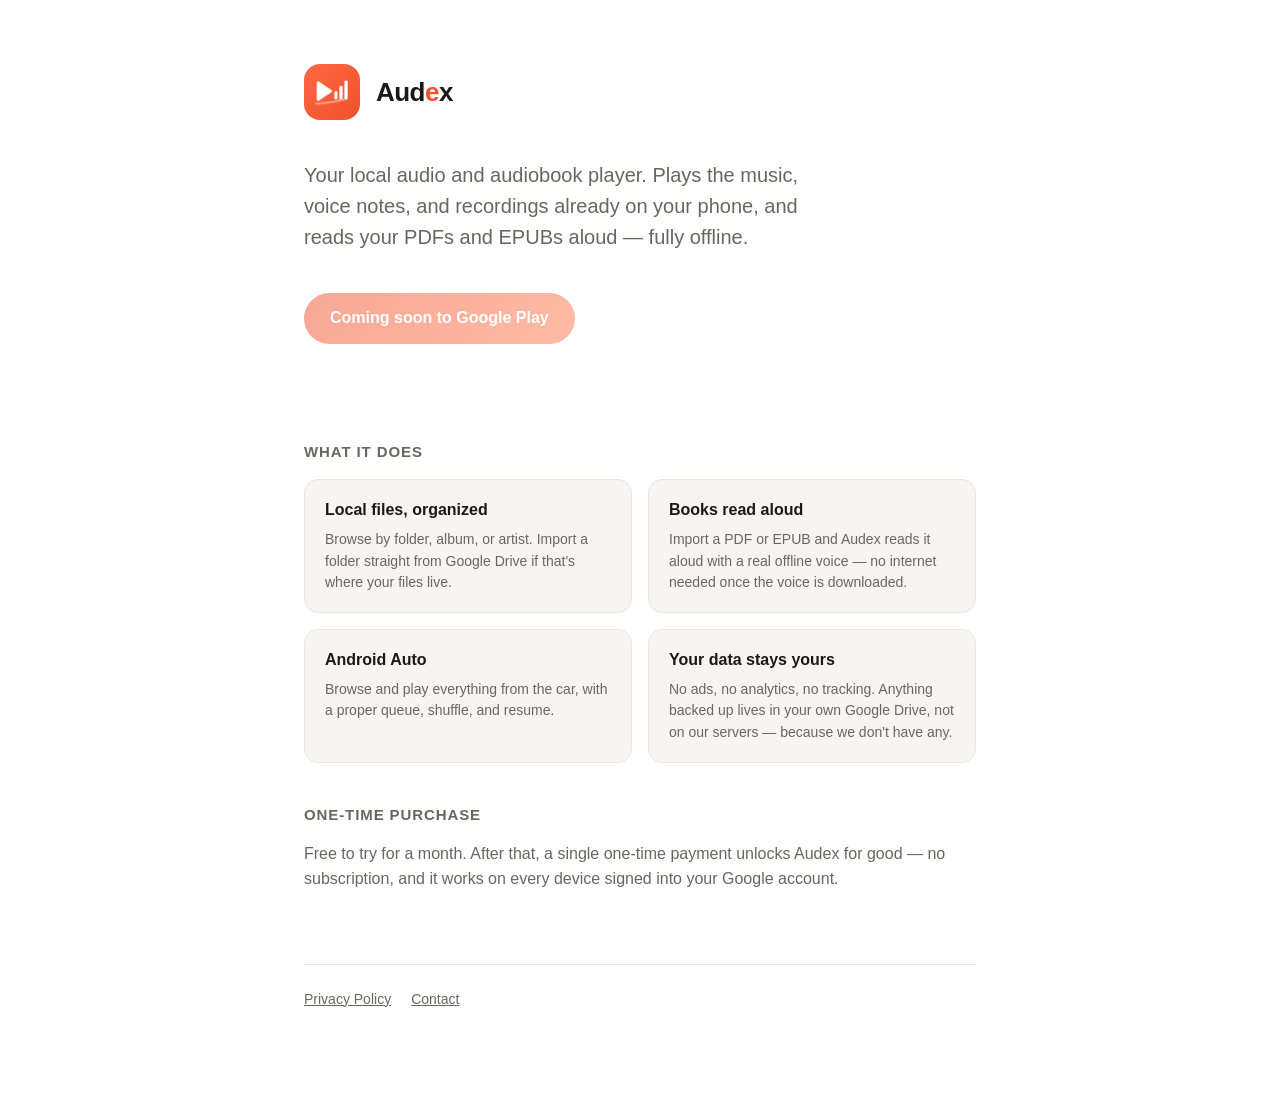
==== index.html @ a2f500da "Add Audex homepage and privacy policy" ====
<!doctype html>
<html lang="en">
<head>
<meta charset="utf-8">
<meta name="viewport" content="width=device-width, initial-scale=1">
<title>Audex — Your offline audio &amp; audiobook player</title>
<meta name="description" content="Audex plays your local audio files and reads your PDFs/EPUBs aloud, fully offline. No ads, no tracking, no subscription.">
<link rel="icon" type="image/png" href="icon.png">
<style>
  :root {
    --coral: #F2502C;
    --coral-bright: #FF7A4D;
    --bg: #ffffff;
    --surface: #F7F5F3;
    --text: #1B1815;
    --text-muted: #6B655F;
    --border: #EAE6E1;
  }
  @media (prefers-color-scheme: dark) {
    :root {
      --coral: #FF5A36;
      --bg: #14120F;
      --surface: #1E1B17;
      --text: #F5F2EE;
      --text-muted: #A8A199;
      --border: #2B2822;
    }
  }
  * { box-sizing: border-box; }
  body {
    margin: 0;
    font-family: -apple-system, BlinkMacSystemFont, "Segoe UI", Roboto, Helvetica, Arial, sans-serif;
    background: var(--bg);
    color: var(--text);
    line-height: 1.55;
  }
  .wrap { max-width: 720px; margin: 0 auto; padding: 64px 24px 96px; }
  header { display: flex; align-items: center; gap: 16px; margin-bottom: 40px; }
  header img { width: 56px; height: 56px; border-radius: 16px; }
  header .word { font-size: 26px; font-weight: 700; letter-spacing: -0.02em; }
  header .word .x { color: var(--coral); }
  .tagline { font-size: 20px; color: var(--text-muted); margin: 0 0 40px; max-width: 46ch; }
  .cta {
    display: inline-block;
    background: linear-gradient(135deg, var(--coral), var(--coral-bright));
    color: #fff;
    text-decoration: none;
    font-weight: 600;
    padding: 13px 26px;
    border-radius: 999px;
    margin-bottom: 56px;
  }
  .cta.disabled { opacity: 0.5; pointer-events: none; }
  h2 { font-size: 15px; text-transform: uppercase; letter-spacing: 0.06em; color: var(--text-muted); margin: 40px 0 16px; }
  .grid { display: grid; grid-template-columns: 1fr 1fr; gap: 16px; }
  @media (max-width: 480px) { .grid { grid-template-columns: 1fr; } }
  .card {
    background: var(--surface);
    border: 1px solid var(--border);
    border-radius: 14px;
    padding: 18px 20px;
  }
  .card h3 { margin: 0 0 6px; font-size: 16px; }
  .card p { margin: 0; color: var(--text-muted); font-size: 14px; }
  footer {
    margin-top: 72px;
    padding-top: 24px;
    border-top: 1px solid var(--border);
    font-size: 14px;
    color: var(--text-muted);
    display: flex;
    gap: 20px;
    flex-wrap: wrap;
  }
  footer a { color: var(--text-muted); }
</style>
</head>
<body>
  <div class="wrap">
    <header>
      <img src="icon.png" alt="Audex icon">
      <div class="word">Aud<span class="x">e</span>x</div>
    </header>

    <p class="tagline">Your local audio and audiobook player. Plays the music, voice notes, and recordings already on your phone, and reads your PDFs and EPUBs aloud — fully offline.</p>

    <a class="cta disabled" href="#">Coming soon to Google Play</a>

    <h2>What it does</h2>
    <div class="grid">
      <div class="card">
        <h3>Local files, organized</h3>
        <p>Browse by folder, album, or artist. Import a folder straight from Google Drive if that's where your files live.</p>
      </div>
      <div class="card">
        <h3>Books read aloud</h3>
        <p>Import a PDF or EPUB and Audex reads it aloud with a real offline voice — no internet needed once the voice is downloaded.</p>
      </div>
      <div class="card">
        <h3>Android Auto</h3>
        <p>Browse and play everything from the car, with a proper queue, shuffle, and resume.</p>
      </div>
      <div class="card">
        <h3>Your data stays yours</h3>
        <p>No ads, no analytics, no tracking. Anything backed up lives in your own Google Drive, not on our servers — because we don't have any.</p>
      </div>
    </div>

    <h2>One-time purchase</h2>
    <p style="color:var(--text-muted)">Free to try for a month. After that, a single one-time payment unlocks Audex for good — no subscription, and it works on every device signed into your Google account.</p>

    <footer>
      <a href="privacy.html">Privacy Policy</a>
      <a href="mailto:mazen.m.khaliel@gmail.com">Contact</a>
    </footer>
  </div>
</body>
</html>
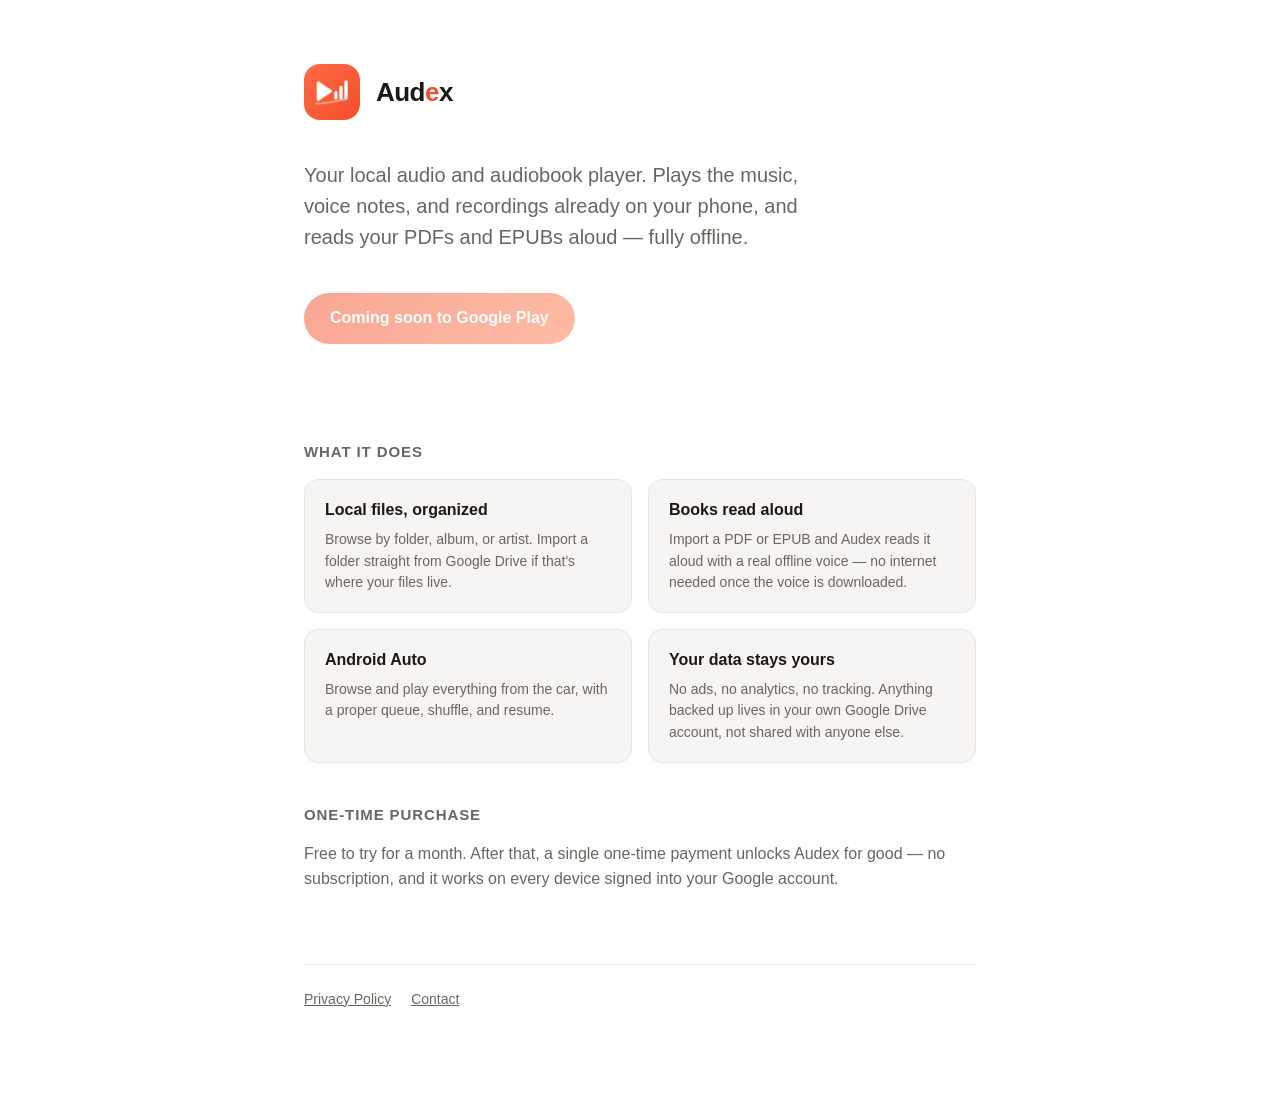
==== commit 34ee7d5e: "Drop the 'no backend server' claim - may add one later" ====
--- a/index.html
+++ b/index.html
@@ -102,7 +102,7 @@
       </div>
       <div class="card">
         <h3>Your data stays yours</h3>
-        <p>No ads, no analytics, no tracking. Anything backed up lives in your own Google Drive, not on our servers — because we don't have any.</p>
+        <p>No ads, no analytics, no tracking. Anything backed up lives in your own Google Drive account, not shared with anyone else.</p>
       </div>
     </div>
 
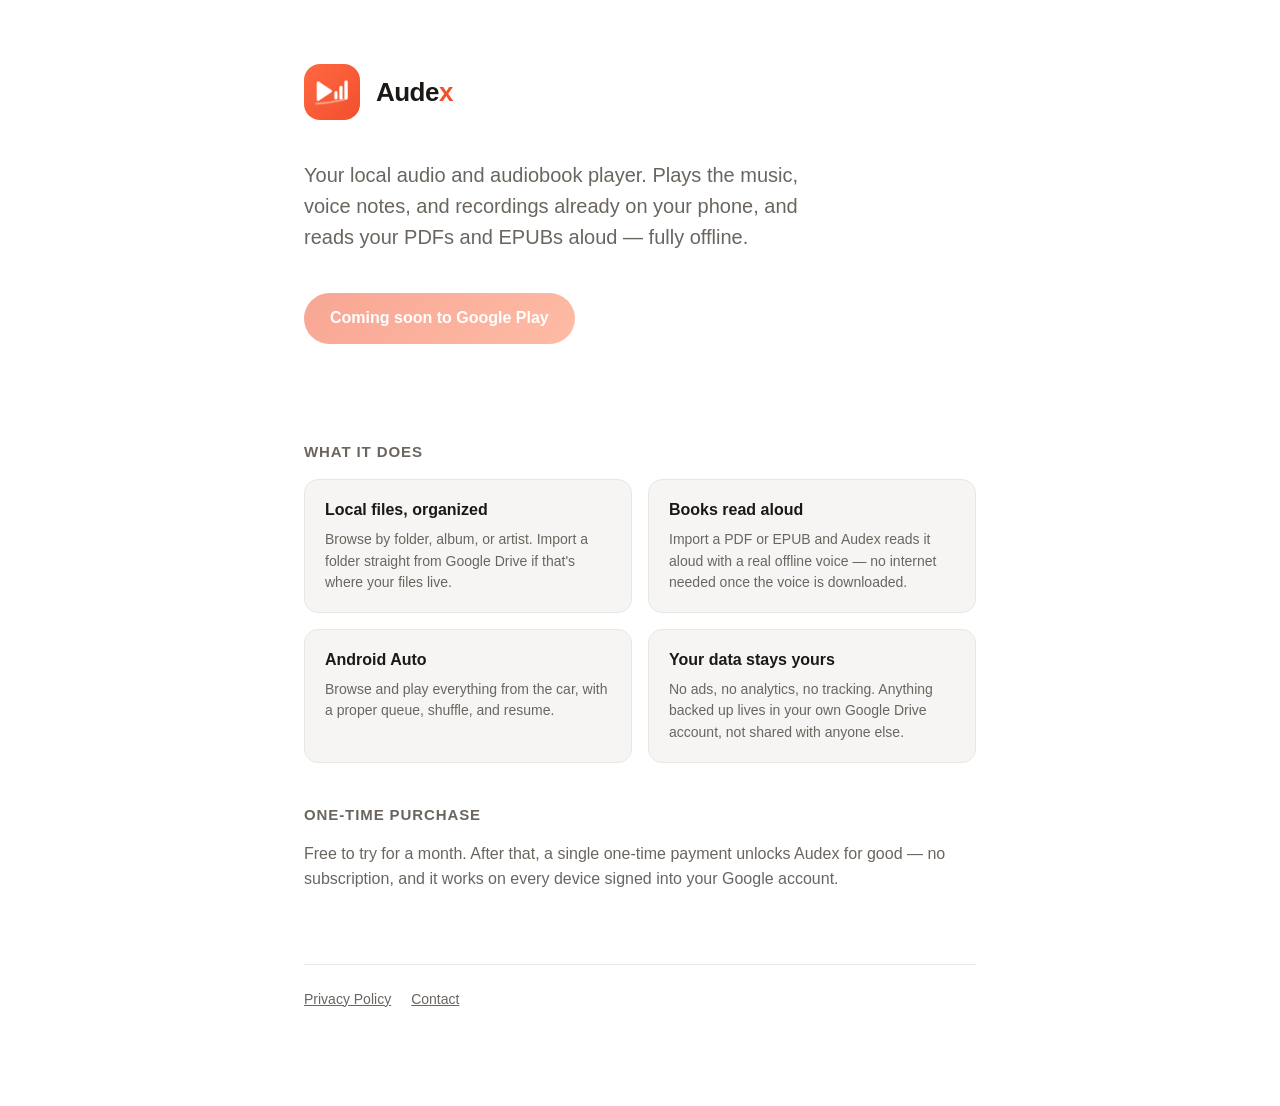
==== commit ae822282: "Fix wordmark: coral color belongs on the x, not the e" ====
--- a/index.html
+++ b/index.html
@@ -79,7 +79,7 @@
   <div class="wrap">
     <header>
       <img src="icon.png" alt="Audex icon">
-      <div class="word">Aud<span class="x">e</span>x</div>
+      <div class="word">Aude<span class="x">x</span></div>
     </header>
 
     <p class="tagline">Your local audio and audiobook player. Plays the music, voice notes, and recordings already on your phone, and reads your PDFs and EPUBs aloud — fully offline.</p>
@@ -111,7 +111,7 @@
 
     <footer>
       <a href="privacy.html">Privacy Policy</a>
-      <a href="mailto:mazen.m.khaliel@gmail.com">Contact</a>
+      <a href="mailto:audex.support@gmail.com">Contact</a>
     </footer>
   </div>
 </body>
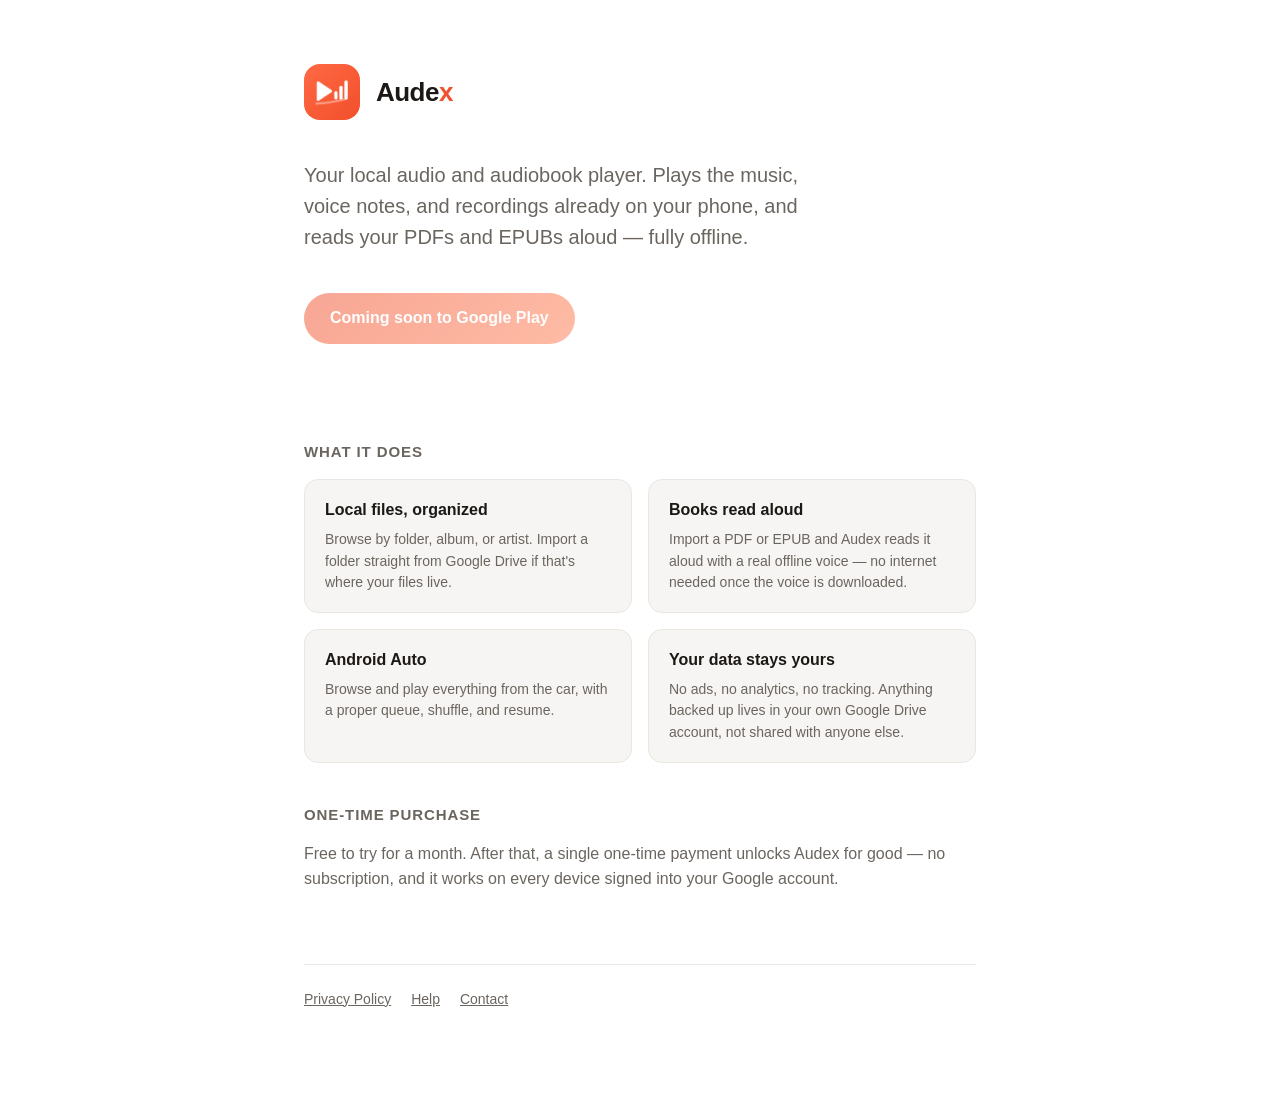
==== commit 0b0b13b4: "Add Help page with a Google Cloud TTS API key setup guide Step-by-step walkthrough for generating a " ====
--- a/index.html
+++ b/index.html
@@ -111,6 +111,7 @@
 
     <footer>
       <a href="privacy.html">Privacy Policy</a>
+      <a href="help.html">Help</a>
       <a href="mailto:audex.support@gmail.com">Contact</a>
     </footer>
   </div>
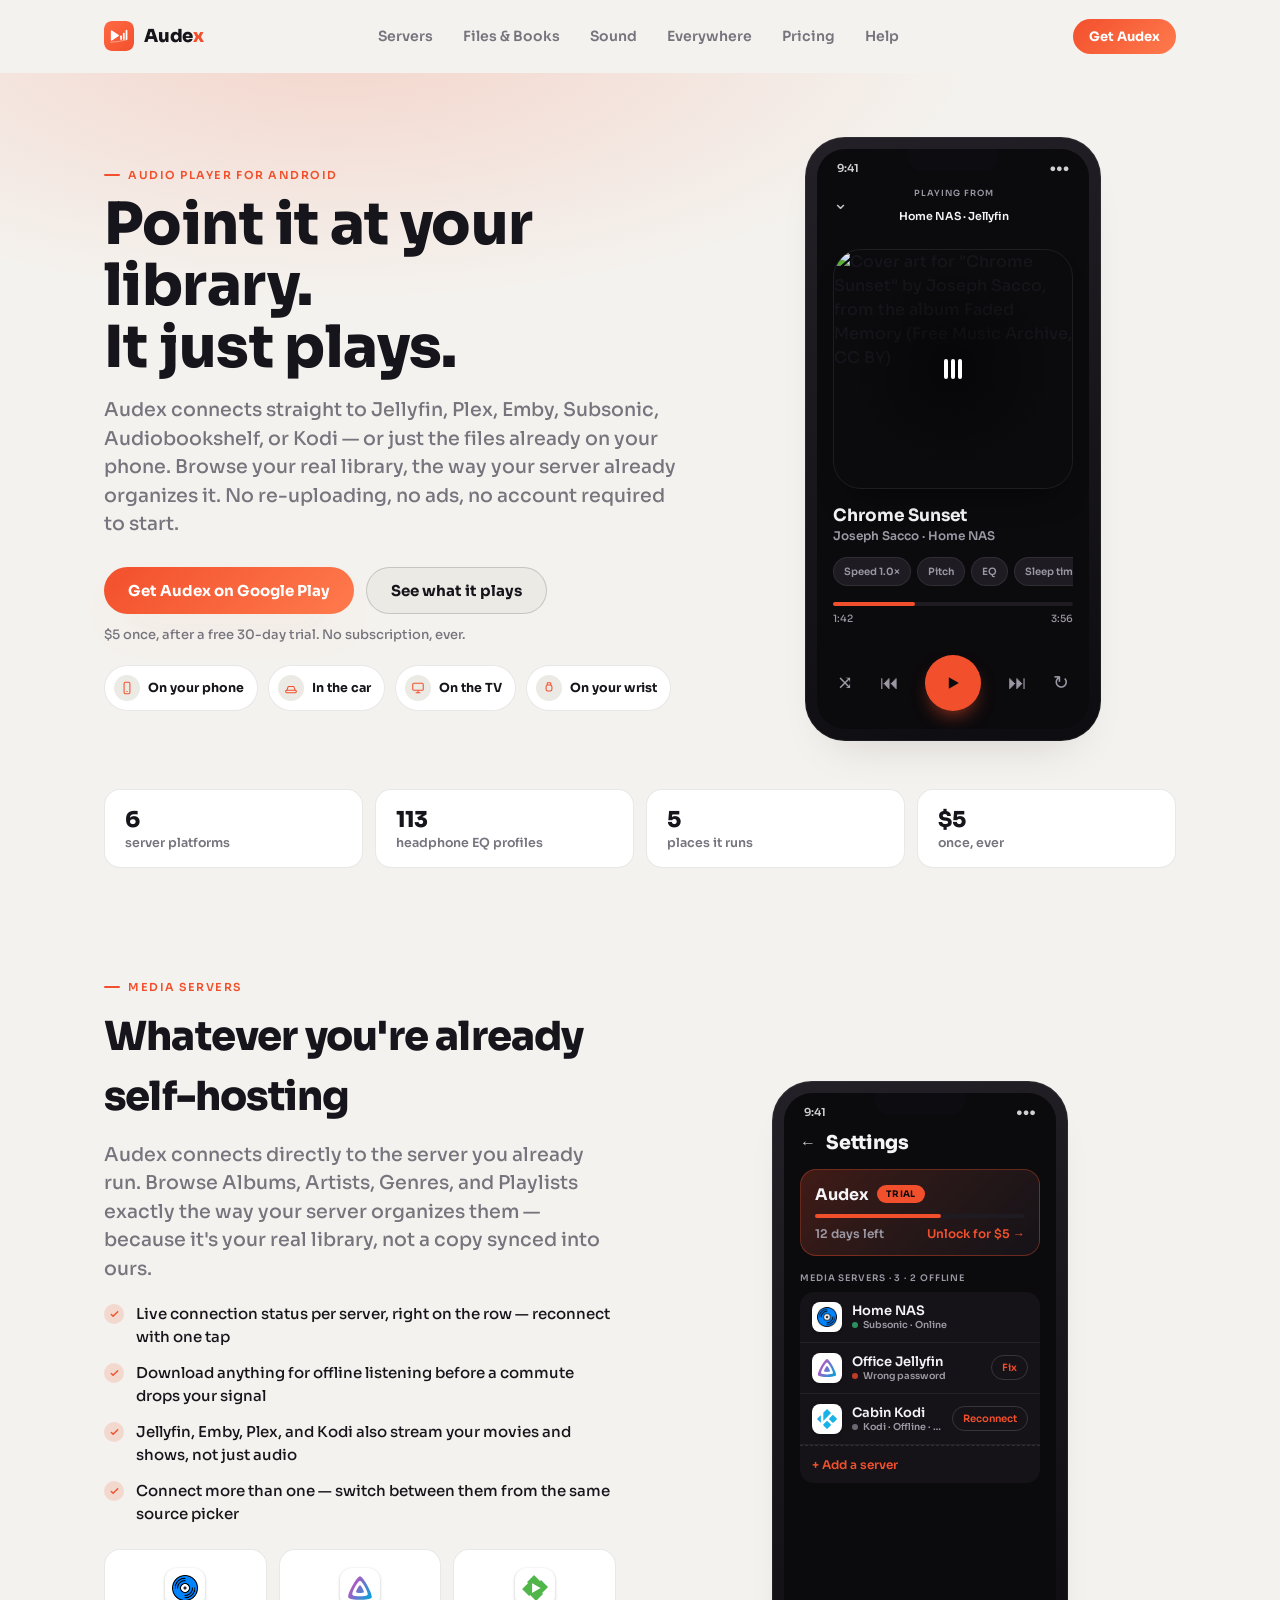
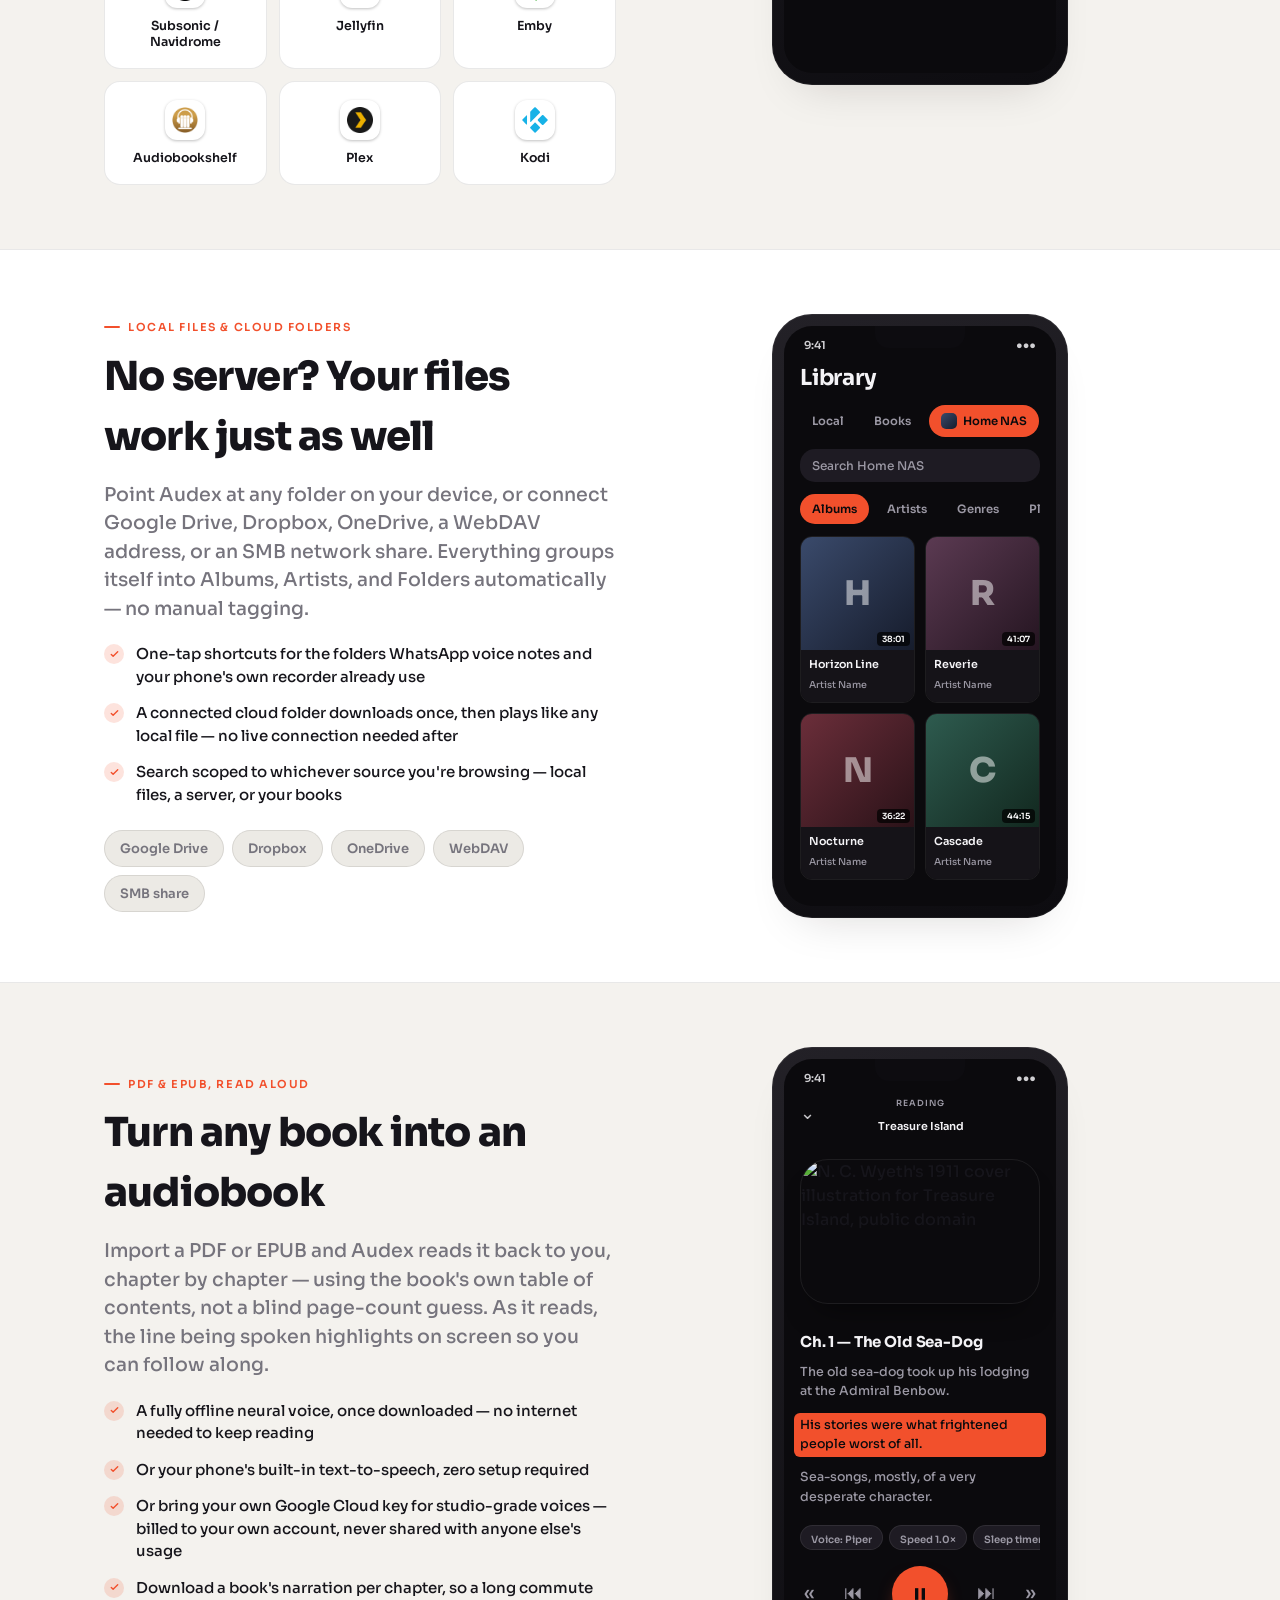
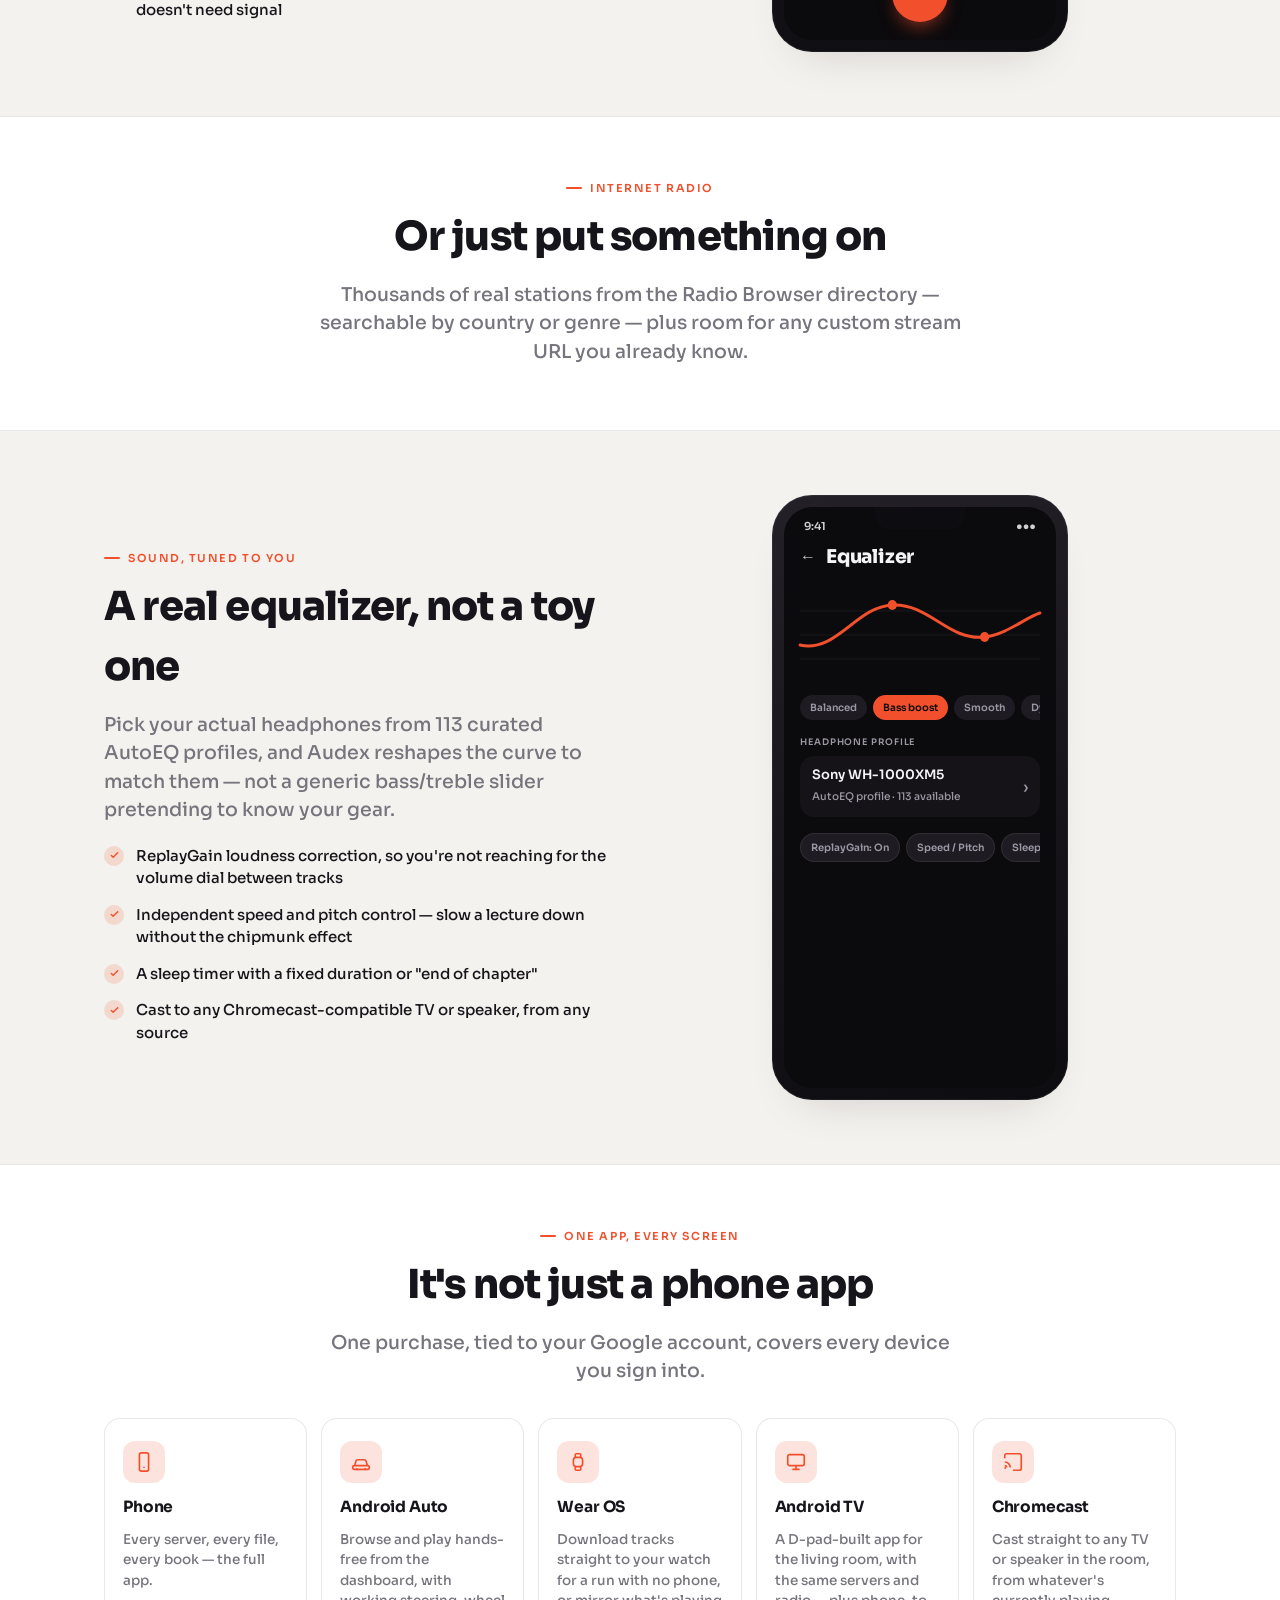
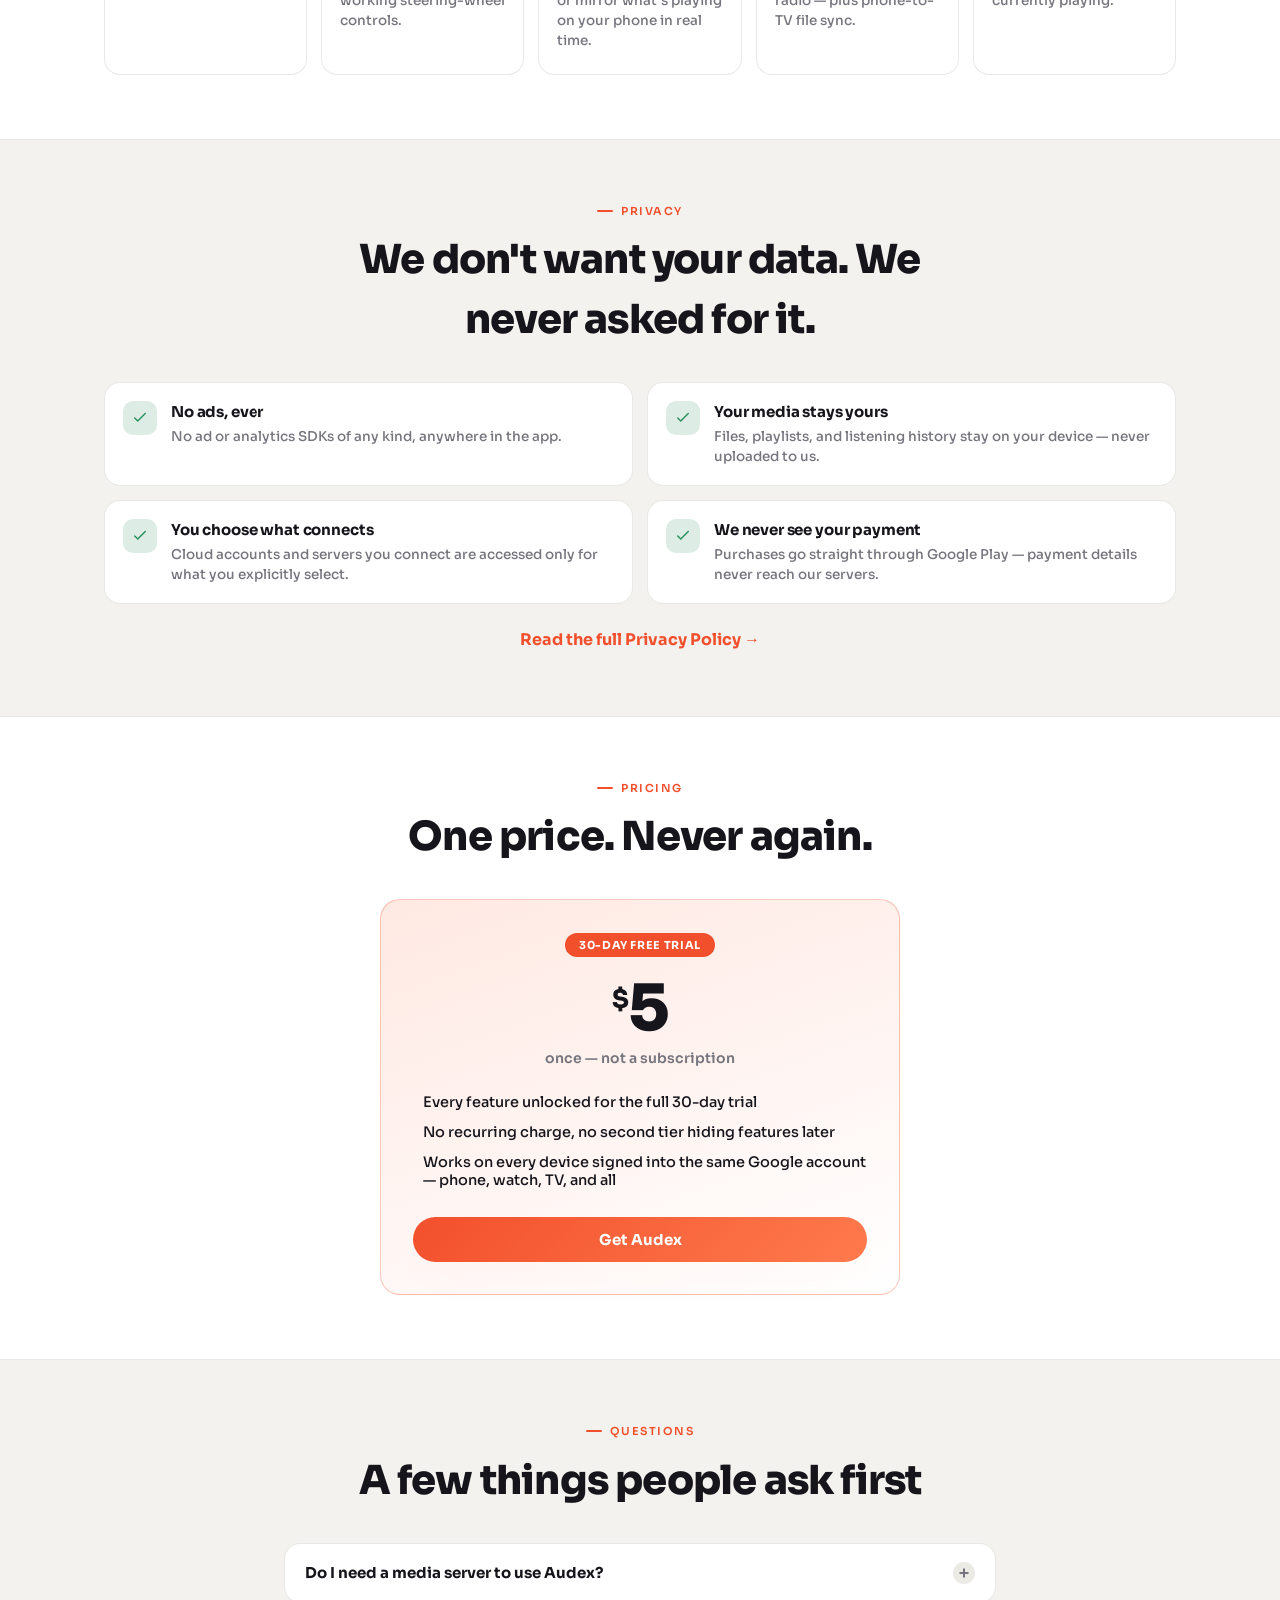
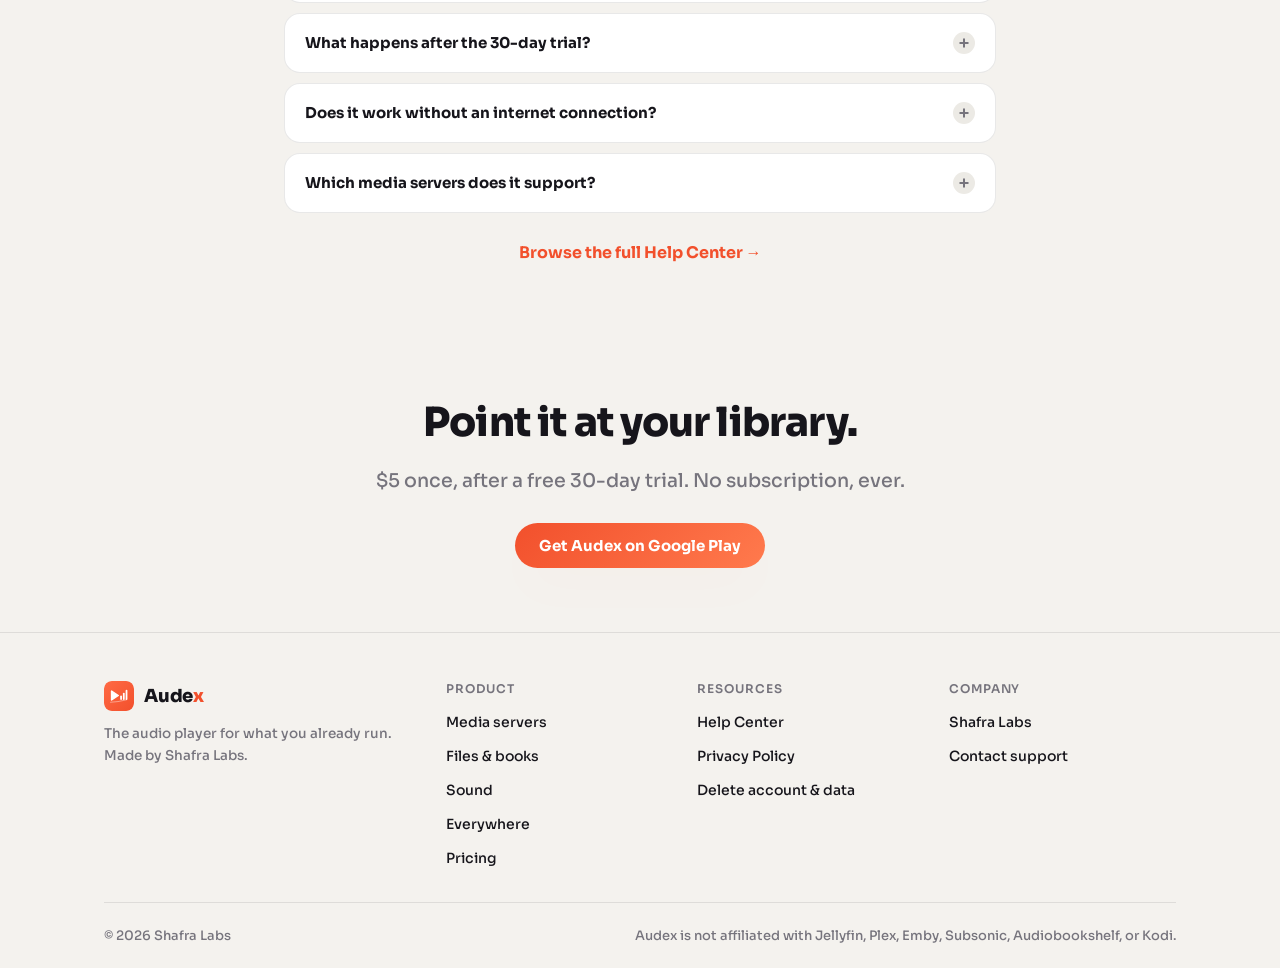
==== commit 1cb93da8: "Replace the site with its current, actually-live version This repo's own content had drifted from wh" ====
--- a/index.html
+++ b/index.html
@@ -3,117 +3,471 @@
 <head>
 <meta charset="utf-8">
 <meta name="viewport" content="width=device-width, initial-scale=1">
-<title>Audex — Your offline audio &amp; audiobook player</title>
-<meta name="description" content="Audex plays your local audio files and reads your PDFs/EPUBs aloud, fully offline. No ads, no tracking, no subscription.">
-<link rel="icon" type="image/png" href="icon.png">
-<style>
-  :root {
-    --coral: #F2502C;
-    --coral-bright: #FF7A4D;
-    --bg: #ffffff;
-    --surface: #F7F5F3;
-    --text: #1B1815;
-    --text-muted: #6B655F;
-    --border: #EAE6E1;
-  }
-  @media (prefers-color-scheme: dark) {
-    :root {
-      --coral: #FF5A36;
-      --bg: #14120F;
-      --surface: #1E1B17;
-      --text: #F5F2EE;
-      --text-muted: #A8A199;
-      --border: #2B2822;
-    }
-  }
-  * { box-sizing: border-box; }
-  body {
-    margin: 0;
-    font-family: -apple-system, BlinkMacSystemFont, "Segoe UI", Roboto, Helvetica, Arial, sans-serif;
-    background: var(--bg);
-    color: var(--text);
-    line-height: 1.55;
-  }
-  .wrap { max-width: 720px; margin: 0 auto; padding: 64px 24px 96px; }
-  header { display: flex; align-items: center; gap: 16px; margin-bottom: 40px; }
-  header img { width: 56px; height: 56px; border-radius: 16px; }
-  header .word { font-size: 26px; font-weight: 700; letter-spacing: -0.02em; }
-  header .word .x { color: var(--coral); }
-  .tagline { font-size: 20px; color: var(--text-muted); margin: 0 0 40px; max-width: 46ch; }
-  .cta {
-    display: inline-block;
-    background: linear-gradient(135deg, var(--coral), var(--coral-bright));
-    color: #fff;
-    text-decoration: none;
-    font-weight: 600;
-    padding: 13px 26px;
-    border-radius: 999px;
-    margin-bottom: 56px;
-  }
-  .cta.disabled { opacity: 0.5; pointer-events: none; }
-  h2 { font-size: 15px; text-transform: uppercase; letter-spacing: 0.06em; color: var(--text-muted); margin: 40px 0 16px; }
-  .grid { display: grid; grid-template-columns: 1fr 1fr; gap: 16px; }
-  @media (max-width: 480px) { .grid { grid-template-columns: 1fr; } }
-  .card {
-    background: var(--surface);
-    border: 1px solid var(--border);
-    border-radius: 14px;
-    padding: 18px 20px;
-  }
-  .card h3 { margin: 0 0 6px; font-size: 16px; }
-  .card p { margin: 0; color: var(--text-muted); font-size: 14px; }
-  footer {
-    margin-top: 72px;
-    padding-top: 24px;
-    border-top: 1px solid var(--border);
-    font-size: 14px;
-    color: var(--text-muted);
-    display: flex;
-    gap: 20px;
-    flex-wrap: wrap;
-  }
-  footer a { color: var(--text-muted); }
-</style>
+<title>Audex — the audio player for what you already run</title>
+<meta name="description" content="Audex connects straight to Jellyfin, Plex, Emby, Subsonic, Audiobookshelf, or Kodi — or just the files already on your phone — and reads your PDFs and EPUBs aloud. $5 once, after a free 30-day trial. No subscription.">
+<link rel="icon" type="image/svg+xml" href="/icon.svg">
+<link rel="preconnect" href="https://fonts.googleapis.com">
+<link rel="preconnect" href="https://fonts.gstatic.com" crossorigin>
+<link href="https://fonts.googleapis.com/css2?family=Sora:wght@400;500;600;700;800&display=swap" rel="stylesheet">
+<link rel="stylesheet" href="/styles.css?v=19">
 </head>
 <body>
+
+<header class="site-header">
   <div class="wrap">
-    <header>
-      <img src="icon.png" alt="Audex icon">
-      <div class="word">Aude<span class="x">x</span></div>
-    </header>
-
-    <p class="tagline">Your local audio and audiobook player. Plays the music, voice notes, and recordings already on your phone, and reads your PDFs and EPUBs aloud — fully offline.</p>
-
-    <a class="cta disabled" href="#">Coming soon to Google Play</a>
-
-    <h2>What it does</h2>
-    <div class="grid">
-      <div class="card">
-        <h3>Local files, organized</h3>
-        <p>Browse by folder, album, or artist. Import a folder straight from Google Drive if that's where your files live.</p>
-      </div>
-      <div class="card">
-        <h3>Books read aloud</h3>
-        <p>Import a PDF or EPUB and Audex reads it aloud with a real offline voice — no internet needed once the voice is downloaded.</p>
-      </div>
-      <div class="card">
-        <h3>Android Auto</h3>
-        <p>Browse and play everything from the car, with a proper queue, shuffle, and resume.</p>
-      </div>
-      <div class="card">
-        <h3>Your data stays yours</h3>
-        <p>No ads, no analytics, no tracking. Anything backed up lives in your own Google Drive account, not shared with anyone else.</p>
-      </div>
-    </div>
-
-    <h2>One-time purchase</h2>
-    <p style="color:var(--text-muted)">Free to try for a month. After that, a single one-time payment unlocks Audex for good — no subscription, and it works on every device signed into your Google account.</p>
-
-    <footer>
-      <a href="privacy.html">Privacy Policy</a>
-      <a href="help.html">Help</a>
-      <a href="mailto:audex.support@gmail.com">Contact</a>
-    </footer>
+    <a class="brand" href="/">
+      <img class="mark" src="/icon.svg" alt="">
+      <span class="word">Aude<span class="x">x</span></span>
+    </a>
+    <nav class="main-nav">
+      <a href="#servers">Servers</a>
+      <a href="#files">Files &amp; Books</a>
+      <a href="#sound">Sound</a>
+      <a href="#everywhere">Everywhere</a>
+      <a href="#pricing">Pricing</a>
+      <a href="/help/">Help</a>
+    </nav>
+    <div class="header-cta">
+      <a class="btn btn-primary btn-sm" href="https://play.google.com/store/apps/details?id=com.audex"><span class="btn-text-full">Get Audex</span><span class="btn-text-short">Get</span></a>
+      <button class="nav-toggle" id="navToggle" aria-label="Menu" aria-expanded="false">
+        <svg width="18" height="18" viewBox="0 0 24 24" fill="none" stroke="currentColor" stroke-width="2" stroke-linecap="round"><path d="M3 6h18M3 12h18M3 18h18"/></svg>
+      </button>
+    </div>
   </div>
+</header>
+<!-- Deliberately a sibling of <header>, not nested inside it: .site-header uses backdrop-filter,
+     which establishes a new containing block for position:fixed descendants — nesting this here
+     would collapse it to the header's own 72px box instead of covering the viewport. -->
+<nav class="mobile-nav" id="mobileNav">
+  <a href="#servers">Servers</a>
+  <a href="#files">Files &amp; Books</a>
+  <a href="#sound">Sound</a>
+  <a href="#everywhere">Everywhere</a>
+  <a href="#pricing">Pricing</a>
+  <a href="/help/">Help Center</a>
+  <a href="/privacy-policy/">Privacy Policy</a>
+</nav>
+
+<main>
+
+  <!-- ============ HERO ============ -->
+  <section class="hero">
+    <div class="wrap hero-grid">
+      <div>
+        <p class="eyebrow">Audio player for Android</p>
+        <h1>Point it at your library.<br>It just plays.</h1>
+        <p class="lede">Audex connects straight to Jellyfin, Plex, Emby, Subsonic, Audiobookshelf, or Kodi — or just the files already on your phone. Browse your real library, the way your server already organizes it. No re-uploading, no ads, no account required to start.</p>
+        <div class="hero-ctas" style="margin-top:28px">
+          <div class="btn-row">
+            <a class="btn btn-primary" href="https://play.google.com/store/apps/details?id=com.audex">Get Audex on Google Play</a>
+            <a class="btn btn-ghost" href="#servers">See what it plays</a>
+          </div>
+          <p class="cta-caption">$5 once, after a free 30-day trial. No subscription, ever.</p>
+        </div>
+        <div class="hero-places">
+          <span class="place-pill"><span class="ic"><svg viewBox="0 0 24 24" fill="none" stroke="currentColor" stroke-width="1.8"><rect x="7" y="2" width="10" height="20" rx="2.2"/><path d="M11 18h2"/></svg></span>On your phone</span>
+          <span class="place-pill"><span class="ic"><svg viewBox="0 0 24 24" fill="none" stroke="currentColor" stroke-width="1.8"><path d="M5 16l1.5-5A2 2 0 0 1 8.4 9.5h7.2A2 2 0 0 1 17.5 11L19 16"/><rect x="3" y="16" width="18" height="4" rx="1.5"/></svg></span>In the car</span>
+          <span class="place-pill"><span class="ic"><svg viewBox="0 0 24 24" fill="none" stroke="currentColor" stroke-width="1.8"><rect x="3" y="4" width="18" height="12" rx="2"/><path d="M8 20h8M12 16v4"/></svg></span>On the TV</span>
+          <span class="place-pill"><span class="ic"><svg viewBox="0 0 24 24" fill="none" stroke="currentColor" stroke-width="1.8"><rect x="7" y="7" width="10" height="10" rx="3"/><path d="M9 7V4a1 1 0 0 1 1-1h4a1 1 0 0 1 1 1v3"/></svg></span>On your wrist</span>
+        </div>
+      </div>
+      <div class="hero-visual" data-reveal>
+        <div class="phone">
+          <div class="phone-notch"></div>
+          <div class="phone-screen">
+            <div class="phone-statusbar"><span>9:41</span><span>●●●</span></div>
+            <div class="mock-topbar">
+              <span class="chev">⌄</span>
+              <span class="label"><span class="ov">Playing from</span><br><span class="sv">Home NAS · Jellyfin</span></span>
+              <span style="width:14px"></span>
+            </div>
+            <div class="mock-art"><img src="https://freemusicarchive.org/image/?file=album_image%2FQYxLOzSiK8yt648IdidnP0iWK5aq3cm6TtXieY35.jpg&width=400&height=400&type=album" alt="Cover art for &quot;Chrome Sunset&quot; by Joseph Sacco, from the album Faded Memory (Free Music Archive, CC BY)"><div class="mock-eq"><span></span><span></span><span></span></div></div>
+            <p class="mock-title">Chrome Sunset</p>
+            <p class="mock-sub">Joseph Sacco · Home NAS</p>
+            <div class="mock-chips"><span>Speed 1.0×</span><span>Pitch</span><span>EQ</span><span>Sleep timer</span></div>
+            <div class="mock-slider"><i></i></div>
+            <div class="mock-times"><span>1:42</span><span>3:56</span></div>
+            <div class="mock-transport">
+              <span class="glyph">⤨</span>
+              <span class="glyph">⏮</span>
+              <span class="play"><svg viewBox="0 0 24 24" fill="#0B0A0D"><path d="M7 5v14l12-7z"/></svg></span>
+              <span class="glyph">⏭</span>
+              <span class="glyph">↻</span>
+            </div>
+          </div>
+        </div>
+      </div>
+    </div>
+
+    <div class="wrap stat-strip" data-reveal>
+      <div class="pill-stat"><b>6</b><span>server platforms</span></div>
+      <div class="pill-stat"><b>113</b><span>headphone EQ profiles</span></div>
+      <div class="pill-stat"><b>5</b><span>places it runs</span></div>
+      <div class="pill-stat"><b>$5</b><span>once, ever</span></div>
+    </div>
+  </section>
+
+  <!-- ============ SERVERS ============ -->
+  <section id="servers">
+    <div class="wrap two-col">
+      <div data-reveal>
+        <p class="eyebrow">Media servers</p>
+        <h2>Whatever you're already self-hosting</h2>
+        <p class="lede" style="margin-top:14px">Audex connects directly to the server you already run. Browse Albums, Artists, Genres, and Playlists exactly the way your server organizes them — because it's your real library, not a copy synced into ours.</p>
+        <ul class="feature-list">
+          <li><span class="tick"><svg viewBox="0 0 24 24" fill="none" stroke="var(--coral)" stroke-width="3" stroke-linecap="round" stroke-linejoin="round"><path d="M5 12l4 4 10-10"/></svg></span>Live connection status per server, right on the row — reconnect with one tap</li>
+          <li><span class="tick"><svg viewBox="0 0 24 24" fill="none" stroke="var(--coral)" stroke-width="3" stroke-linecap="round" stroke-linejoin="round"><path d="M5 12l4 4 10-10"/></svg></span>Download anything for offline listening before a commute drops your signal</li>
+          <li><span class="tick"><svg viewBox="0 0 24 24" fill="none" stroke="var(--coral)" stroke-width="3" stroke-linecap="round" stroke-linejoin="round"><path d="M5 12l4 4 10-10"/></svg></span>Jellyfin, Emby, Plex, and Kodi also stream your movies and shows, not just audio</li>
+          <li><span class="tick"><svg viewBox="0 0 24 24" fill="none" stroke="var(--coral)" stroke-width="3" stroke-linecap="round" stroke-linejoin="round"><path d="M5 12l4 4 10-10"/></svg></span>Connect more than one — switch between them from the same source picker</li>
+        </ul>
+        <div class="backend-grid">
+          <div class="backend-item"><span class="logo-chip"><img src="/logos/navidrome.png" alt="Navidrome logo"></span><span class="label">Subsonic / Navidrome</span></div>
+          <div class="backend-item"><span class="logo-chip"><img src="/logos/jellyfin.svg" alt="Jellyfin logo"></span><span class="label">Jellyfin</span></div>
+          <div class="backend-item"><span class="logo-chip"><img src="/logos/emby.png" alt="Emby logo"></span><span class="label">Emby</span></div>
+          <div class="backend-item"><span class="logo-chip"><img src="/logos/audiobookshelf.png" alt="Audiobookshelf logo"></span><span class="label">Audiobookshelf</span></div>
+          <div class="backend-item"><span class="logo-chip"><img src="/logos/plex.png" alt="Plex logo"></span><span class="label">Plex</span></div>
+          <div class="backend-item"><span class="logo-chip"><img src="/logos/kodi.svg" alt="Kodi logo"></span><span class="label">Kodi</span></div>
+        </div>
+      </div>
+      <div class="col-visual" data-reveal>
+        <div class="phone">
+          <div class="phone-notch"></div>
+          <div class="phone-screen">
+            <div class="phone-statusbar"><span>9:41</span><span>●●●</span></div>
+            <div class="mock-header-row" style="margin-top:8px"><span class="chev">←</span><span class="h">Settings</span></div>
+            <div class="mock-procard">
+              <div class="mock-procard-top"><b>Audex</b><span>TRIAL</span></div>
+              <div class="mock-procard-bar"><i></i></div>
+              <div class="mock-procard-bottom"><span class="days">12 days left</span><span class="unlock">Unlock for $5 →</span></div>
+            </div>
+            <p class="mock-overline">Media servers · 3 · 2 offline</p>
+            <div class="mock-server-card">
+              <div class="mock-server-row">
+                <span class="logo-chip sm"><img src="/logos/navidrome.png" alt="Navidrome logo"></span>
+                <div class="mock-server-info"><b>Home NAS</b><div class="mock-server-status"><i style="background:var(--status-online)"></i><span>Subsonic · Online</span></div></div>
+              </div>
+              <div class="mock-server-row">
+                <span class="logo-chip sm"><img src="/logos/jellyfin.svg" alt="Jellyfin logo"></span>
+                <div class="mock-server-info"><b>Office Jellyfin</b><div class="mock-server-status"><i style="background:var(--status-error)"></i><span>Wrong password</span></div></div>
+                <span class="mock-server-action">Fix</span>
+              </div>
+              <div class="mock-server-row">
+                <span class="logo-chip sm"><img src="/logos/kodi.svg" alt="Kodi logo"></span>
+                <div class="mock-server-info"><b>Cabin Kodi</b><div class="mock-server-status"><i style="background:#6B6873"></i><span>Kodi · Offline · unreachable</span></div></div>
+                <span class="mock-server-action">Reconnect</span>
+              </div>
+              <div class="mock-add-row">+ Add a server</div>
+            </div>
+          </div>
+        </div>
+      </div>
+    </div>
+  </section>
+
+  <!-- ============ FILES & CLOUD ============ -->
+  <section id="files" class="section-alt">
+    <div class="wrap two-col reverse">
+      <div class="col-visual" data-reveal>
+        <div class="phone">
+          <div class="phone-notch"></div>
+          <div class="phone-screen">
+            <div class="phone-statusbar"><span>9:41</span><span>●●●</span></div>
+            <p class="mock-title" style="font-size:22px;margin:8px 0 14px">Library</p>
+            <div class="mock-pill-row">
+              <span>Local</span>
+              <span>Books</span>
+              <span class="active"><i class="tile" style="background:linear-gradient(135deg,#3A4A6B,#161C2C)"></i>Home NAS</span>
+            </div>
+            <div class="mock-search">Search Home NAS</div>
+            <div class="mock-pill-row">
+              <span class="active">Albums</span><span>Artists</span><span>Genres</span><span>Playlists</span>
+            </div>
+            <div class="mock-grid">
+              <div class="mock-card"><div class="art" style="background:var(--jewel-1)"><span class="initial">H</span><span class="dur">38:01</span></div><div class="meta"><b>Horizon Line</b><span>Artist Name</span></div></div>
+              <div class="mock-card"><div class="art" style="background:var(--jewel-2)"><span class="initial">R</span><span class="dur">41:07</span></div><div class="meta"><b>Reverie</b><span>Artist Name</span></div></div>
+              <div class="mock-card"><div class="art" style="background:var(--jewel-3)"><span class="initial">N</span><span class="dur">36:22</span></div><div class="meta"><b>Nocturne</b><span>Artist Name</span></div></div>
+              <div class="mock-card"><div class="art" style="background:var(--jewel-4)"><span class="initial">C</span><span class="dur">44:15</span></div><div class="meta"><b>Cascade</b><span>Artist Name</span></div></div>
+            </div>
+          </div>
+        </div>
+      </div>
+      <div data-reveal>
+        <p class="eyebrow">Local files &amp; cloud folders</p>
+        <h2>No server? Your files work just as well</h2>
+        <p class="lede" style="margin-top:14px">Point Audex at any folder on your device, or connect Google Drive, Dropbox, OneDrive, a WebDAV address, or an SMB network share. Everything groups itself into Albums, Artists, and Folders automatically — no manual tagging.</p>
+        <ul class="feature-list">
+          <li><span class="tick"><svg viewBox="0 0 24 24" fill="none" stroke="var(--coral)" stroke-width="3" stroke-linecap="round" stroke-linejoin="round"><path d="M5 12l4 4 10-10"/></svg></span>One-tap shortcuts for the folders WhatsApp voice notes and your phone's own recorder already use</li>
+          <li><span class="tick"><svg viewBox="0 0 24 24" fill="none" stroke="var(--coral)" stroke-width="3" stroke-linecap="round" stroke-linejoin="round"><path d="M5 12l4 4 10-10"/></svg></span>A connected cloud folder downloads once, then plays like any local file — no live connection needed after</li>
+          <li><span class="tick"><svg viewBox="0 0 24 24" fill="none" stroke="var(--coral)" stroke-width="3" stroke-linecap="round" stroke-linejoin="round"><path d="M5 12l4 4 10-10"/></svg></span>Search scoped to whichever source you're browsing — local files, a server, or your books</li>
+        </ul>
+        <div class="chip-row" style="margin-top:var(--space-6)">
+          <span class="chip">Google Drive</span>
+          <span class="chip">Dropbox</span>
+          <span class="chip">OneDrive</span>
+          <span class="chip">WebDAV</span>
+          <span class="chip">SMB share</span>
+        </div>
+      </div>
+    </div>
+  </section>
+
+  <!-- ============ BOOKS ============ -->
+  <section id="books">
+    <div class="wrap two-col">
+      <div data-reveal>
+        <p class="eyebrow">PDF &amp; EPUB, read aloud</p>
+        <h2>Turn any book into an audiobook</h2>
+        <p class="lede" style="margin-top:14px">Import a PDF or EPUB and Audex reads it back to you, chapter by chapter — using the book's own table of contents, not a blind page-count guess. As it reads, the line being spoken highlights on screen so you can follow along.</p>
+        <ul class="feature-list">
+          <li><span class="tick"><svg viewBox="0 0 24 24" fill="none" stroke="var(--coral)" stroke-width="3" stroke-linecap="round" stroke-linejoin="round"><path d="M5 12l4 4 10-10"/></svg></span>A fully offline neural voice, once downloaded — no internet needed to keep reading</li>
+          <li><span class="tick"><svg viewBox="0 0 24 24" fill="none" stroke="var(--coral)" stroke-width="3" stroke-linecap="round" stroke-linejoin="round"><path d="M5 12l4 4 10-10"/></svg></span>Or your phone's built-in text-to-speech, zero setup required</li>
+          <li><span class="tick"><svg viewBox="0 0 24 24" fill="none" stroke="var(--coral)" stroke-width="3" stroke-linecap="round" stroke-linejoin="round"><path d="M5 12l4 4 10-10"/></svg></span>Or bring your own Google Cloud key for studio-grade voices — billed to your own account, never shared with anyone else's usage</li>
+          <li><span class="tick"><svg viewBox="0 0 24 24" fill="none" stroke="var(--coral)" stroke-width="3" stroke-linecap="round" stroke-linejoin="round"><path d="M5 12l4 4 10-10"/></svg></span>Download a book's narration per chapter, so a long commute doesn't need signal</li>
+        </ul>
+      </div>
+      <div class="col-visual" data-reveal>
+        <div class="phone">
+          <div class="phone-notch"></div>
+          <div class="phone-screen">
+            <div class="phone-statusbar"><span>9:41</span><span>●●●</span></div>
+            <div class="mock-topbar">
+              <span class="chev">⌄</span>
+              <span class="label"><span class="ov">Reading</span><br><span class="sv">Treasure Island</span></span>
+              <span style="width:14px"></span>
+            </div>
+            <div class="mock-art" style="height:170px;aspect-ratio:auto"><img src="https://upload.wikimedia.org/wikipedia/commons/8/83/Treasure_Island-Scribner%27s-1911.jpg" alt="N. C. Wyeth's 1911 cover illustration for Treasure Island, public domain" style="object-position:center 30%"></div>
+            <p class="mock-title" style="font-size:15px;margin:12px 0 10px">Ch. 1 — The Old Sea-Dog</p>
+            <div class="mock-transcript">
+              <p>The old sea-dog took up his lodging at the Admiral Benbow.</p>
+              <p class="active">His stories were what frightened people worst of all.</p>
+              <p>Sea-songs, mostly, of a very desperate character.</p>
+            </div>
+            <div class="mock-chips"><span>Voice: Piper</span><span>Speed 1.0×</span><span>Sleep timer</span></div>
+            <div class="mock-transport">
+              <span class="glyph">«</span>
+              <span class="glyph">⏮</span>
+              <span class="play"><svg viewBox="0 0 24 24" fill="#0B0A0D"><rect x="6" y="5" width="4" height="14"/><rect x="14" y="5" width="4" height="14"/></svg></span>
+              <span class="glyph">⏭</span>
+              <span class="glyph">»</span>
+            </div>
+          </div>
+        </div>
+      </div>
+    </div>
+  </section>
+
+  <!-- ============ RADIO (compact) ============ -->
+  <section class="section-alt">
+    <div class="wrap" style="text-align:center;max-width:720px" data-reveal>
+      <p class="eyebrow" style="justify-content:center">Internet radio</p>
+      <h2>Or just put something on</h2>
+      <p class="lede" style="margin:14px auto 0">Thousands of real stations from the Radio Browser directory — searchable by country or genre — plus room for any custom stream URL you already know.</p>
+    </div>
+  </section>
+
+  <!-- ============ SOUND ============ -->
+  <section id="sound">
+    <div class="wrap two-col reverse">
+      <div class="col-visual" data-reveal>
+        <div class="phone">
+          <div class="phone-notch"></div>
+          <div class="phone-screen">
+            <div class="phone-statusbar"><span>9:41</span><span>●●●</span></div>
+            <div class="mock-header-row" style="margin-top:8px"><span class="chev">←</span><span class="h">Equalizer</span></div>
+            <div class="mock-eq-curve">
+              <svg viewBox="0 0 260 96" preserveAspectRatio="none">
+                <line x1="0" y1="24" x2="260" y2="24" stroke="rgba(255,255,255,.06)"/>
+                <line x1="0" y1="48" x2="260" y2="48" stroke="rgba(255,255,255,.06)"/>
+                <line x1="0" y1="72" x2="260" y2="72" stroke="rgba(255,255,255,.06)"/>
+                <path d="M0,58 C 40,66 60,20 100,18 C 140,16 160,54 200,50 C 225,47 245,30 260,26" fill="none" stroke="var(--coral)" stroke-width="3" stroke-linecap="round"/>
+                <circle cx="100" cy="18" r="5" fill="var(--coral)"/>
+                <circle cx="200" cy="50" r="5" fill="var(--coral)"/>
+              </svg>
+            </div>
+            <div class="mock-preset-row" style="margin-bottom:16px">
+              <span>Balanced</span><span class="active">Bass boost</span><span>Smooth</span><span>Dynamic</span><span>Treble boost</span>
+            </div>
+            <p class="mock-overline">Headphone profile</p>
+            <div class="mock-server-card" style="margin-bottom:16px">
+              <div class="mock-server-row"><div class="mock-server-info"><b>Sony WH-1000XM5</b><span style="font:500 10.5px var(--font);color:#9B98A4">AutoEQ profile · 113 available</span></div><span class="chev" style="color:#9B98A4">›</span></div>
+            </div>
+            <div class="mock-chips"><span>ReplayGain: On</span><span>Speed / Pitch</span><span>Sleep timer</span></div>
+          </div>
+        </div>
+      </div>
+      <div data-reveal>
+        <p class="eyebrow">Sound, tuned to you</p>
+        <h2>A real equalizer, not a toy one</h2>
+        <p class="lede" style="margin-top:14px">Pick your actual headphones from 113 curated AutoEQ profiles, and Audex reshapes the curve to match them — not a generic bass/treble slider pretending to know your gear.</p>
+        <ul class="feature-list">
+          <li><span class="tick"><svg viewBox="0 0 24 24" fill="none" stroke="var(--coral)" stroke-width="3" stroke-linecap="round" stroke-linejoin="round"><path d="M5 12l4 4 10-10"/></svg></span>ReplayGain loudness correction, so you're not reaching for the volume dial between tracks</li>
+          <li><span class="tick"><svg viewBox="0 0 24 24" fill="none" stroke="var(--coral)" stroke-width="3" stroke-linecap="round" stroke-linejoin="round"><path d="M5 12l4 4 10-10"/></svg></span>Independent speed and pitch control — slow a lecture down without the chipmunk effect</li>
+          <li><span class="tick"><svg viewBox="0 0 24 24" fill="none" stroke="var(--coral)" stroke-width="3" stroke-linecap="round" stroke-linejoin="round"><path d="M5 12l4 4 10-10"/></svg></span>A sleep timer with a fixed duration or "end of chapter"</li>
+          <li><span class="tick"><svg viewBox="0 0 24 24" fill="none" stroke="var(--coral)" stroke-width="3" stroke-linecap="round" stroke-linejoin="round"><path d="M5 12l4 4 10-10"/></svg></span>Cast to any Chromecast-compatible TV or speaker, from any source</li>
+        </ul>
+      </div>
+    </div>
+  </section>
+
+  <!-- ============ EVERYWHERE ============ -->
+  <section id="everywhere" class="section-alt">
+    <div class="wrap">
+      <div class="section-head center" data-reveal>
+        <p class="eyebrow" style="justify-content:center">One app, every screen</p>
+        <h2>It's not just a phone app</h2>
+        <p class="lede" style="margin:14px auto 0">One purchase, tied to your Google account, covers every device you sign into.</p>
+      </div>
+      <div class="device-grid" data-reveal>
+        <div class="device-card">
+          <span class="ic"><svg viewBox="0 0 24 24" fill="none" stroke="currentColor" stroke-width="1.8"><rect x="7" y="2" width="10" height="20" rx="2"/><circle cx="12" cy="18" r="0.9" fill="currentColor" stroke="none"/></svg></span>
+          <h3>Phone</h3>
+          <p>Every server, every file, every book — the full app.</p>
+        </div>
+        <div class="device-card">
+          <span class="ic"><svg viewBox="0 0 24 24" fill="none" stroke="currentColor" stroke-width="1.8"><path d="M5 16l1.5-5A2 2 0 0 1 8.4 9.5h7.2A2 2 0 0 1 17.5 11L19 16"/><rect x="3" y="16" width="18" height="4" rx="1.5"/><circle cx="7.5" cy="20" r="1.2" fill="currentColor" stroke="none"/><circle cx="16.5" cy="20" r="1.2" fill="currentColor" stroke="none"/></svg></span>
+          <h3>Android Auto</h3>
+          <p>Browse and play hands-free from the dashboard, with working steering-wheel controls.</p>
+        </div>
+        <div class="device-card">
+          <span class="ic"><svg viewBox="0 0 24 24" fill="none" stroke="currentColor" stroke-width="1.8"><rect x="7" y="7" width="10" height="10" rx="3"/><path d="M9 7V4a1 1 0 0 1 1-1h4a1 1 0 0 1 1 1v3M9 17v3a1 1 0 0 0 1 1h4a1 1 0 0 0 1-1v-3"/></svg></span>
+          <h3>Wear OS</h3>
+          <p>Download tracks straight to your watch for a run with no phone, or mirror what's playing on your phone in real time.</p>
+        </div>
+        <div class="device-card">
+          <span class="ic"><svg viewBox="0 0 24 24" fill="none" stroke="currentColor" stroke-width="1.8"><rect x="3" y="4" width="18" height="12" rx="2"/><path d="M8 20h8M12 16v4"/></svg></span>
+          <h3>Android TV</h3>
+          <p>A D-pad-built app for the living room, with the same servers and radio — plus phone-to-TV file sync.</p>
+        </div>
+        <div class="device-card">
+          <span class="ic"><svg viewBox="0 0 24 24" fill="none" stroke="currentColor" stroke-width="1.8"><path d="M3 8V5a2 2 0 0 1 2-2h14a2 2 0 0 1 2 2v14a2 2 0 0 1-2 2h-7"/><path d="M3 12a6 6 0 0 1 6 6"/><path d="M3 16a2 2 0 0 1 2 2"/><circle cx="3.5" cy="18.5" r="1" fill="currentColor" stroke="none"/></svg></span>
+          <h3>Chromecast</h3>
+          <p>Cast straight to any TV or speaker in the room, from whatever's currently playing.</p>
+        </div>
+      </div>
+    </div>
+  </section>
+
+  <!-- ============ PRIVACY ============ -->
+  <section>
+    <div class="wrap">
+      <div class="section-head center" data-reveal>
+        <p class="eyebrow" style="justify-content:center">Privacy</p>
+        <h2>We don't want your data. We never asked for it.</h2>
+      </div>
+      <div class="priv-grid" data-reveal>
+        <div class="priv-item"><span class="ic"><svg viewBox="0 0 24 24" fill="none" stroke="currentColor" stroke-width="2" stroke-linecap="round"><path d="M5 12l4 4 10-10"/></svg></span><div><h3>No ads, ever</h3><p>No ad or analytics SDKs of any kind, anywhere in the app.</p></div></div>
+        <div class="priv-item"><span class="ic"><svg viewBox="0 0 24 24" fill="none" stroke="currentColor" stroke-width="2" stroke-linecap="round"><path d="M5 12l4 4 10-10"/></svg></span><div><h3>Your media stays yours</h3><p>Files, playlists, and listening history stay on your device — never uploaded to us.</p></div></div>
+        <div class="priv-item"><span class="ic"><svg viewBox="0 0 24 24" fill="none" stroke="currentColor" stroke-width="2" stroke-linecap="round"><path d="M5 12l4 4 10-10"/></svg></span><div><h3>You choose what connects</h3><p>Cloud accounts and servers you connect are accessed only for what you explicitly select.</p></div></div>
+        <div class="priv-item"><span class="ic"><svg viewBox="0 0 24 24" fill="none" stroke="currentColor" stroke-width="2" stroke-linecap="round"><path d="M5 12l4 4 10-10"/></svg></span><div><h3>We never see your payment</h3><p>Purchases go straight through Google Play — payment details never reach our servers.</p></div></div>
+      </div>
+      <p style="text-align:center;margin-top:24px" data-reveal><a href="/privacy-policy/" style="color:var(--coral);font-weight:700">Read the full Privacy Policy →</a></p>
+    </div>
+  </section>
+
+  <!-- ============ PRICING ============ -->
+  <section id="pricing" class="section-alt">
+    <div class="wrap">
+      <div class="section-head center" data-reveal>
+        <p class="eyebrow" style="justify-content:center">Pricing</p>
+        <h2>One price. Never again.</h2>
+      </div>
+      <div class="pricing-card" data-reveal>
+        <span class="pricing-trial-pill">30-day free trial</span>
+        <div class="price-figure"><sup>$</sup>5</div>
+        <p class="price-note">once — not a subscription</p>
+        <ul class="pricing-list">
+          <li><span class="tick"><svg viewBox="0 0 24 24" fill="none" stroke="var(--coral)" stroke-width="3" stroke-linecap="round" stroke-linejoin="round"><path d="M5 12l4 4 10-10"/></svg></span>Every feature unlocked for the full 30-day trial</li>
+          <li><span class="tick"><svg viewBox="0 0 24 24" fill="none" stroke="var(--coral)" stroke-width="3" stroke-linecap="round" stroke-linejoin="round"><path d="M5 12l4 4 10-10"/></svg></span>No recurring charge, no second tier hiding features later</li>
+          <li><span class="tick"><svg viewBox="0 0 24 24" fill="none" stroke="var(--coral)" stroke-width="3" stroke-linecap="round" stroke-linejoin="round"><path d="M5 12l4 4 10-10"/></svg></span>Works on every device signed into the same Google account — phone, watch, TV, and all</li>
+        </ul>
+        <a class="btn btn-primary btn-block" href="https://play.google.com/store/apps/details?id=com.audex">Get Audex</a>
+      </div>
+    </div>
+  </section>
+
+  <!-- ============ MINI FAQ ============ -->
+  <section>
+    <div class="wrap" style="max-width:760px">
+      <div class="section-head center" data-reveal>
+        <p class="eyebrow" style="justify-content:center">Questions</p>
+        <h2>A few things people ask first</h2>
+      </div>
+      <div class="faq-list" data-reveal>
+        <details class="faq-item">
+          <summary>Do I need a media server to use Audex?<span class="plus"></span></summary>
+          <div class="faq-a">No — local files, cloud folders, internet radio, and your own PDFs/EPUBs all work with nothing else set up. A media server is one more source, not a requirement.</div>
+        </details>
+        <details class="faq-item">
+          <summary>What happens after the 30-day trial?<span class="plus"></span></summary>
+          <div class="faq-a">A single $5 payment through Google Play, and it's yours for good — no subscription, no recurring charge.</div>
+        </details>
+        <details class="faq-item">
+          <summary>Does it work without an internet connection?<span class="plus"></span></summary>
+          <div class="faq-a">Yes — local files, anything you've downloaded, and on-device text-to-speech voices all work with no connection at all.</div>
+        </details>
+        <details class="faq-item">
+          <summary>Which media servers does it support?<span class="plus"></span></summary>
+          <div class="faq-a">Jellyfin, Emby, Plex, Subsonic and its compatible siblings (Navidrome, OpenSubsonic), Audiobookshelf, and Kodi.</div>
+        </details>
+      </div>
+      <p style="text-align:center;margin-top:28px" data-reveal><a href="/help/" style="color:var(--coral);font-weight:700">Browse the full Help Center →</a></p>
+    </div>
+  </section>
+
+  <!-- ============ FINAL CTA ============ -->
+  <section class="cta-band">
+    <div class="wrap">
+      <h2>Point it at your library.</h2>
+      <p class="lede">$5 once, after a free 30-day trial. No subscription, ever.</p>
+      <a class="btn btn-primary" href="https://play.google.com/store/apps/details?id=com.audex">Get Audex on Google Play</a>
+    </div>
+  </section>
+
+</main>
+
+<footer class="site-footer">
+  <div class="wrap">
+    <div class="footer-top">
+      <div class="footer-brand">
+        <a class="brand" href="/">
+          <img class="mark" src="/icon.svg" alt="">
+          <span class="word">Aude<span class="x">x</span></span>
+        </a>
+        <p>The audio player for what you already run. Made by Shafra Labs.</p>
+      </div>
+      <div class="footer-col">
+        <h4>Product</h4>
+        <ul>
+          <li><a href="#servers">Media servers</a></li>
+          <li><a href="#files">Files &amp; books</a></li>
+          <li><a href="#sound">Sound</a></li>
+          <li><a href="#everywhere">Everywhere</a></li>
+          <li><a href="#pricing">Pricing</a></li>
+        </ul>
+      </div>
+      <div class="footer-col">
+        <h4>Resources</h4>
+        <ul>
+          <li><a href="/help/">Help Center</a></li>
+          <li><a href="/privacy-policy/">Privacy Policy</a></li>
+          <li><a href="/delete-account/">Delete account &amp; data</a></li>
+        </ul>
+      </div>
+      <div class="footer-col">
+        <h4>Company</h4>
+        <ul>
+          <li><a href="https://shafralabs.com">Shafra Labs</a></li>
+          <li><a href="mailto:support@shafralabs.com">Contact support</a></li>
+        </ul>
+      </div>
+    </div>
+    <div class="footer-bottom">
+      <span>© 2026 Shafra Labs</span>
+      <span>Audex is not affiliated with Jellyfin, Plex, Emby, Subsonic, Audiobookshelf, or Kodi.</span>
+    </div>
+  </div>
+</footer>
+
+<script src="/site.js?v=19"></script>
 </body>
 </html>
--- a/styles.css
+++ b/styles.css
@@ -0,0 +1,592 @@
+/* ============================================================
+   Audex — shared design system
+   Tokens mirror the real app's ui/theme/*.kt values exactly
+   (coral-dark/coral-light, dark/light surfaces, status colors,
+   Sora type scale, spacing/radius scale).
+   ============================================================ */
+
+:root{
+  --coral:#FF5A36;
+  --coral-bright:#FF7A4D;
+  --on-accent:#0B0A0D;
+  --bg:#0B0A0D;
+  --surface:#151318;
+  --surface-variant:#1E1B23;
+  --surface-variant-2:#242028;
+  --on-bg:#F4F3F6;
+  --on-bg-muted:#9B98A4;
+  --outline:rgba(255,255,255,.08);
+  --outline-strong:rgba(255,255,255,.14);
+  --status-online:#3EB489;
+  --status-error:#E24C3A;
+  --scrim:rgba(0,0,0,.55);
+
+  --jewel-1:linear-gradient(135deg,#3A4A6B,#161C2C);
+  --jewel-2:linear-gradient(135deg,#5B3A52,#251521);
+  --jewel-3:linear-gradient(135deg,#6B2E3A,#2A1218);
+  --jewel-4:linear-gradient(135deg,#2E5B4F,#12281F);
+  --jewel-5:linear-gradient(135deg,#4A3A6B,#1C162C);
+  --jewel-6:linear-gradient(135deg,#6B5A2E,#2A2212);
+  --icon-gradient:linear-gradient(135deg,#FF6A44,#F2502C);
+
+  --font:"Sora",-apple-system,BlinkMacSystemFont,"Segoe UI",sans-serif;
+
+  --radius-card:12px;
+  --radius-field:15px;
+  --radius-featured:20px;
+  --radius-art:28px;
+  --radius-pill:999px;
+  --radius-elevated:16px;
+
+  --space-1:4px;--space-2:8px;--space-3:12px;--space-4:16px;--space-5:20px;--space-6:24px;--space-7:32px;--space-8:48px;--space-9:64px;
+
+  --shadow-card:0 24px 48px -28px rgba(0,0,0,.55);
+  --shadow-accent:0 20px 40px -22px color-mix(in oklab, var(--coral) 55%, transparent);
+
+  --wrap:1120px;
+  color-scheme: dark;
+}
+
+@media (prefers-color-scheme:light){
+  :root{
+    --coral:#F2502C;
+    --coral-bright:#FF7A4D;
+    --on-accent:#FFFFFF;
+    --bg:#F4F2EE;
+    --surface:#FFFFFF;
+    --surface-variant:#ECEAE5;
+    --surface-variant-2:#E3DFD8;
+    --on-bg:#16151B;
+    --on-bg-muted:#76747D;
+    --outline:rgba(0,0,0,.09);
+    --outline-strong:rgba(0,0,0,.16);
+    --status-online:#2C9160;
+    --status-error:#C13A2A;
+    --scrim:rgba(0,0,0,.30);
+    --shadow-card:0 24px 48px -28px rgba(20,15,10,.18);
+    color-scheme: light;
+  }
+}
+
+*,*::before,*::after{ box-sizing:border-box; }
+html{ scroll-behavior:smooth; }
+body{
+  margin:0;
+  background:var(--bg);
+  color:var(--on-bg);
+  font-family:var(--font);
+  font-weight:500;
+  line-height:1.5;
+  -webkit-font-smoothing:antialiased;
+  text-rendering:optimizeLegibility;
+  transition:background .2s ease,color .2s ease;
+}
+img,svg{ display:block; max-width:100%; }
+a{ color:inherit; text-decoration:none; }
+.wrap{ max-width:var(--wrap); margin:0 auto; padding:0 24px; }
+@media (max-width:640px){ .wrap{ padding:0 20px; } }
+
+/* -------- type scale -------- */
+.eyebrow{
+  font:600 11px/1.3 var(--font); letter-spacing:.14em; text-transform:uppercase;
+  color:var(--coral); margin:0 0 var(--space-3);
+  display:flex; align-items:center; gap:8px;
+}
+.eyebrow::before{ content:""; width:16px; height:2px; border-radius:2px; background:var(--coral); }
+h1,h2,h3{ font-family:var(--font); color:var(--on-bg); margin:0; letter-spacing:-0.01em; }
+h1{ font-weight:800; }
+h2{ font-weight:800; font-size:clamp(26px,3.4vw,40px); letter-spacing:-0.02em; }
+h3{ font-weight:700; font-size:19px; }
+p{ color:var(--on-bg-muted); font-weight:500; margin:0; }
+.lede{ font-size:clamp(16px,1.6vw,19px); color:var(--on-bg-muted); max-width:56ch; }
+
+/* -------- reveal-on-scroll (JS-applied only; visible at rest) -------- */
+.reveal-pending{ opacity:0; transform:translateY(18px); transition:opacity .6s cubic-bezier(.2,.7,.2,1),transform .6s cubic-bezier(.2,.7,.2,1); }
+.reveal-pending.is-visible{ opacity:1; transform:translateY(0); }
+@media (prefers-reduced-motion:reduce){ .reveal-pending{ opacity:1 !important; transform:none !important; transition:none !important; } }
+
+/* ============================================================
+   Header
+   ============================================================ */
+.site-header{
+  position:sticky; top:0; z-index:80;
+  background:color-mix(in oklab, var(--bg) 82%, transparent);
+  backdrop-filter:blur(14px); -webkit-backdrop-filter:blur(14px);
+  border-bottom:1px solid transparent;
+  transition:border-color .25s ease, background .25s ease;
+}
+.site-header.is-scrolled{ border-bottom-color:var(--outline); }
+.site-header .wrap{ display:flex; align-items:center; justify-content:space-between; height:72px; gap:24px; }
+.brand{ display:flex; align-items:center; gap:10px; font-weight:800; font-size:18px; letter-spacing:-0.01em; color:var(--on-bg); flex-shrink:0; }
+.brand .mark{ width:30px; height:30px; flex-shrink:0; border-radius:8px; }
+.brand .word{ display:inline-flex; }
+.brand .x{ color:var(--coral); }
+.main-nav{ display:flex; align-items:center; gap:2px; flex:1; justify-content:center; }
+.main-nav a{
+  font:600 14px var(--font); color:var(--on-bg-muted); padding:9px 14px; border-radius:var(--radius-pill);
+  transition:color .15s ease, background .15s ease; white-space:nowrap;
+}
+.main-nav a:hover{ color:var(--on-bg); background:var(--surface-variant); }
+.header-cta{ flex-shrink:0; display:flex; align-items:center; gap:14px; }
+.nav-toggle{ display:none; }
+.mobile-nav{ display:none; }
+.btn-text-short{ display:none; }
+
+@media (max-width:920px){
+  .main-nav{ display:none; }
+  .nav-toggle{
+    display:flex; align-items:center; justify-content:center; width:40px; height:40px;
+    border-radius:var(--radius-pill); border:1px solid var(--outline); background:transparent; color:var(--on-bg);
+    cursor:pointer;
+  }
+  .header-cta .btn-text-full{ display:none; }
+  .header-cta .btn-text-short{ display:inline; }
+  .mobile-nav{
+    position:fixed; inset:72px 0 0 0; z-index:70; background:var(--bg);
+    padding:32px 24px; overflow-y:auto;
+  }
+  .mobile-nav.is-open{ display:block; }
+  .mobile-nav a{
+    display:block; padding:16px 4px; font:700 20px var(--font); color:var(--on-bg);
+    border-bottom:1px solid var(--outline);
+  }
+}
+
+/* ============================================================
+   Buttons / chips / pills
+   ============================================================ */
+.btn{
+  display:inline-flex; align-items:center; justify-content:center; gap:8px;
+  font:700 15px var(--font); padding:13px 24px; border-radius:var(--radius-pill);
+  border:none; cursor:pointer; white-space:nowrap; transition:transform .15s ease, box-shadow .15s ease, opacity .15s ease;
+}
+.btn-primary{
+  background:linear-gradient(135deg, var(--coral), var(--coral-bright)); color:var(--on-accent);
+  box-shadow:var(--shadow-accent);
+}
+.btn-primary:hover{ transform:translateY(-1px); }
+.btn-ghost{
+  background:var(--surface-variant); color:var(--on-bg); border:1px solid var(--outline-strong);
+}
+.btn-ghost:hover{ border-color:var(--coral); color:var(--coral); }
+.btn-sm{ padding:9px 16px; font-size:13px; }
+.btn-block{ width:100%; }
+.cta-caption{ font:500 13px var(--font); color:var(--on-bg-muted); margin-top:10px; }
+
+.chip{
+  display:inline-flex; align-items:center; gap:7px; padding:9px 15px; border-radius:var(--radius-pill);
+  background:var(--surface-variant); color:var(--on-bg-muted); font:600 13px var(--font); border:1px solid var(--outline);
+}
+.chip.is-accent{ background:var(--coral); color:var(--on-accent); border-color:transparent; }
+.chip-row{ display:flex; flex-wrap:wrap; gap:8px; }
+
+.pill-stat{
+  display:flex; flex-direction:column; align-items:flex-start; gap:2px;
+  padding:16px 20px; background:var(--surface); border:1px solid var(--outline); border-radius:var(--radius-elevated);
+}
+.pill-stat b{ font:800 22px var(--font); color:var(--on-bg); letter-spacing:-0.01em; }
+.pill-stat span{ font:600 12.5px var(--font); color:var(--on-bg-muted); }
+
+/* ============================================================
+   Section scaffolding
+   ============================================================ */
+section{ padding:var(--space-9) 0; }
+.section-head{ max-width:640px; margin-bottom:var(--space-7); }
+.section-head.center{ margin-left:auto; margin-right:auto; text-align:center; }
+.two-col{ display:grid; grid-template-columns:1fr 1fr; gap:var(--space-8); align-items:center; }
+.two-col.reverse .col-visual{ order:2; }
+@media (max-width:900px){
+  .two-col{ grid-template-columns:1fr; gap:var(--space-6); }
+  .two-col.reverse .col-visual{ order:0; }
+}
+.feature-list{ list-style:none; margin:var(--space-5) 0 0; padding:0; display:flex; flex-direction:column; gap:14px; }
+.feature-list li{ display:flex; gap:12px; align-items:flex-start; font:500 15px/1.5 var(--font); color:var(--on-bg); }
+.feature-list .tick{
+  flex-shrink:0; width:20px; height:20px; border-radius:50%; margin-top:1px;
+  background:color-mix(in oklab, var(--coral) 16%, transparent);
+  display:flex; align-items:center; justify-content:center;
+}
+.feature-list .tick svg{ width:11px; height:11px; }
+
+.section-alt{ background:var(--surface); border-top:1px solid var(--outline); border-bottom:1px solid var(--outline); }
+
+.divider{ height:1px; background:var(--outline); border:none; margin:0; }
+
+/* ============================================================
+   Hero
+   ============================================================ */
+.hero{ padding:var(--space-9) 0 var(--space-8); position:relative; overflow:hidden; }
+.hero::before{
+  content:""; position:absolute; inset:-20% -10% auto -10%; height:640px; z-index:-1;
+  background:radial-gradient(60% 60% at 30% 20%, color-mix(in oklab, var(--coral) 18%, transparent), transparent 70%);
+  pointer-events:none;
+}
+/* Text column widened from 1.05fr so the 4 device pills fit on one row without wrapping - the
+   phone mockup has its own fixed width (--pw:296px, centered via .hero-visual's flex centering),
+   so shrinking its column share doesn't shrink the phone itself, just its surrounding margin. */
+.hero-grid{ display:grid; grid-template-columns:1.3fr 1fr; gap:var(--space-8); align-items:center; }
+@media (max-width:960px){ .hero-grid{ grid-template-columns:1fr; } .hero-visual{ order:-1; } }
+.hero h1{ font-size:clamp(34px,5vw,58px); line-height:1.06; margin:0 0 18px; }
+.hero .lede{ margin-bottom:var(--space-6); }
+.hero-ctas{ display:flex; flex-direction:column; align-items:flex-start; gap:2px; }
+.hero-ctas .btn-row{ display:flex; flex-wrap:wrap; gap:12px; }
+
+.stat-strip{ display:flex; flex-wrap:wrap; gap:12px; margin-top:var(--space-8); }
+.stat-strip .pill-stat{ flex:1 1 200px; }
+
+/* ============================================================
+   Phone-frame mockups (recreations of real app screens)
+   ============================================================ */
+.phone{
+  --pw:296px;
+  width:var(--pw); margin:0 auto; border-radius:40px; padding:12px;
+  background:linear-gradient(160deg,#232127,#0d0c10);
+  box-shadow:var(--shadow-card), inset 0 0 0 1px rgba(255,255,255,.06);
+  position:relative;
+  z-index:1;
+}
+.phone-notch{ position:absolute; top:12px; left:50%; transform:translateX(-50%); width:90px; height:22px; background:#0d0c10; border-radius:0 0 14px 14px; z-index:2; }
+.phone-screen{
+  background:#0B0A0D; border-radius:28px; overflow:hidden; position:relative;
+  aspect-ratio:9/19.2; padding:30px 16px 18px; display:flex; flex-direction:column;
+  font-family:var(--font);
+}
+.phone-statusbar{ position:absolute; top:12px; left:20px; right:20px; display:flex; justify-content:space-between; font:600 11px var(--font); color:#F4F3F6; opacity:.85; }
+
+.mock-topbar{ display:flex; align-items:center; justify-content:space-between; margin-bottom:16px; color:#F4F3F6; }
+.mock-topbar .chev{ font-size:18px; opacity:.8; }
+.mock-topbar .label{ text-align:center; }
+.mock-topbar .label .ov{ font:600 8.5px var(--font); letter-spacing:.12em; text-transform:uppercase; color:#9B98A4; }
+.mock-topbar .label .sv{ font:600 11px var(--font); color:#F4F3F6; }
+
+.mock-art{
+  width:100%; aspect-ratio:1; border-radius:var(--radius-art); margin:6px 0 16px; position:relative; overflow:hidden;
+  border:1px solid rgba(255,255,255,.08); box-shadow:0 20px 30px -18px rgba(0,0,0,.6);
+}
+.mock-art img{ width:100%; height:100%; object-fit:cover; display:block; }
+.mock-eq{ position:absolute; inset:0; display:flex; align-items:center; justify-content:center; gap:3px; }
+.mock-eq::before{ content:""; position:absolute; inset:0; background:radial-gradient(circle, rgba(0,0,0,.42) 0%, rgba(0,0,0,0) 62%); }
+.mock-eq span{ position:relative; z-index:1; }
+.mock-eq span{ width:4px; height:20px; background:#fff; border-radius:2px; transform-origin:bottom; animation:mockeq 1s ease-in-out infinite alternate; }
+.mock-eq span:nth-child(2){ animation-duration:.72s; animation-delay:.09s; }
+.mock-eq span:nth-child(3){ animation-duration:.86s; animation-delay:.18s; }
+@keyframes mockeq{ from{ transform:scaleY(.35);} to{ transform:scaleY(1);} }
+@media (prefers-reduced-motion:reduce){ .mock-eq span{ animation:none; transform:scaleY(.75); } }
+
+.mock-title{ font:700 17px var(--font); color:#F4F3F6; margin:0 0 2px; letter-spacing:-0.01em; }
+.mock-sub{ font:600 12px var(--font); color:#9B98A4; margin:0 0 14px; }
+
+.mock-chips{ display:flex; gap:6px; overflow:hidden; margin-bottom:16px; }
+.mock-chips span{ flex-shrink:0; background:#1E1B23; color:#9B98A4; font:600 10px var(--font); padding:7px 10px; border-radius:999px; border:1px solid rgba(255,255,255,.08); }
+
+.mock-slider{ height:4px; border-radius:999px; background:#1E1B23; margin-bottom:6px; }
+.mock-slider i{ display:block; height:100%; width:34%; border-radius:999px; background:var(--coral); }
+.mock-times{ display:flex; justify-content:space-between; font:500 10px var(--font); color:#9B98A4; margin-bottom:18px; }
+
+.mock-transport{ display:flex; align-items:center; justify-content:space-between; margin-top:auto; padding:0 4px; }
+.mock-transport .glyph{ font-size:19px; color:#9B98A4; }
+.mock-transport .play{
+  width:56px; height:56px; border-radius:50%; background:var(--coral); display:flex; align-items:center; justify-content:center;
+  box-shadow:0 10px 20px -8px color-mix(in oklab, var(--coral) 70%, transparent);
+}
+.mock-transport .play svg{ width:20px; height:20px; }
+
+.mock-header-row{ display:flex; align-items:center; gap:10px; color:#F4F3F6; margin-bottom:14px; }
+.mock-header-row .chev{ font-size:16px; opacity:.8; }
+.mock-header-row .h{ font:800 19px var(--font); letter-spacing:-0.01em; }
+
+.mock-procard{
+  border-radius:16px; padding:14px; margin-bottom:16px;
+  border:1px solid color-mix(in oklab, var(--coral) 35%, transparent);
+  background:linear-gradient(135deg, color-mix(in oklab, var(--coral) 24%, transparent), #151318);
+}
+.mock-procard-top{ display:flex; align-items:center; gap:8px; margin-bottom:9px; }
+.mock-procard-top b{ font:700 16px var(--font); color:#F4F3F6; white-space:nowrap; letter-spacing:0; }
+.mock-procard-top span{ background:var(--coral); color:#0B0A0D; font:700 9px var(--font); padding:3px 9px; border-radius:999px; letter-spacing:.04em; }
+.mock-procard-bar{ height:4px; border-radius:999px; background:#1E1B23; margin-bottom:8px; }
+.mock-procard-bar i{ display:block; height:100%; width:60%; border-radius:999px; background:var(--coral); }
+.mock-procard-bottom{ display:flex; justify-content:space-between; font:600 12px var(--font); }
+.mock-procard-bottom .days{ color:#9B98A4; }
+.mock-procard-bottom .unlock{ color:var(--coral); }
+
+.mock-overline{ font:600 9px var(--font); letter-spacing:.1em; text-transform:uppercase; color:#9B98A4; margin:0 0 8px; }
+.mock-server-card{ background:#151318; border-radius:14px; overflow:hidden; margin-bottom:14px; }
+.mock-server-row{ display:flex; align-items:center; gap:10px; padding:10px 12px; border-bottom:1px solid rgba(255,255,255,.06); }
+.mock-server-row:last-child{ border-bottom:none; }
+.mock-server-avatar{ width:30px; height:30px; border-radius:8px; display:flex; align-items:center; justify-content:center; color:#fff; font:700 12px var(--font); flex-shrink:0; }
+.mock-server-info{ flex:1; min-width:0; }
+.mock-server-info b{ display:block; font:600 13px var(--font); color:#F4F3F6; white-space:nowrap; overflow:hidden; text-overflow:ellipsis; }
+.mock-server-status{ display:flex; align-items:center; gap:5px; }
+.mock-server-status i{ width:6px; height:6px; border-radius:50%; flex-shrink:0; }
+.mock-server-status span{ font:600 9.5px var(--font); color:#9B98A4; white-space:nowrap; overflow:hidden; text-overflow:ellipsis; }
+.mock-server-action{ flex-shrink:0; font:600 10px var(--font); color:var(--coral); border:1px solid rgba(255,255,255,.14); border-radius:999px; padding:5px 10px; }
+.mock-add-row{ padding:11px 12px; color:var(--coral); font:600 12px var(--font); border-top:1px dashed rgba(255,255,255,.12); }
+
+.mock-pill-row{ display:flex; gap:6px; margin-bottom:12px; overflow:hidden; }
+.mock-pill-row span{ flex-shrink:0; display:inline-flex; align-items:center; gap:6px; padding:8px 12px; border-radius:999px; font:600 11.5px var(--font); background:transparent; color:#9B98A4; }
+.mock-pill-row span.active{ background:var(--coral); color:#0B0A0D; }
+.mock-pill-row .tile{ width:16px; height:16px; border-radius:5px; }
+.mock-search{ background:#1E1B23; border-radius:15px; padding:9px 12px; font:500 12px var(--font); color:#9B98A4; margin-bottom:12px; }
+.mock-grid{ display:grid; grid-template-columns:1fr 1fr; gap:10px; }
+.mock-card{ border-radius:12px; overflow:hidden; border:1px solid rgba(255,255,255,.08); }
+.mock-card .art{ aspect-ratio:1; position:relative; display:flex; align-items:center; justify-content:center; }
+.mock-card .art img{ width:100%; height:100%; object-fit:cover; display:block; position:absolute; inset:0; }
+.mock-card .art .initial{ position:relative; z-index:1; font:800 34px var(--font); color:rgba(255,255,255,.5); }
+.mock-card .art .dur{ position:absolute; right:4px; bottom:4px; background:rgba(0,0,0,.72); color:#fff; font:600 8.5px var(--font); border-radius:4px; padding:2px 5px; }
+.mock-card .meta{ padding:7px 8px; background:#151318; }
+.mock-card .meta b{ display:block; font:600 11px var(--font); color:#F4F3F6; white-space:nowrap; overflow:hidden; text-overflow:ellipsis; }
+.mock-card .meta span{ font:500 9.5px var(--font); color:#9B98A4; }
+
+.mock-transcript{ display:flex; flex-direction:column; gap:9px; margin-bottom:16px; }
+.mock-transcript p{ font:500 12.5px/1.55 var(--font); color:#9B98A4; margin:0; padding:2px 0; }
+.mock-transcript p.active{ color:#0B0A0D; background:var(--coral); border-radius:6px; padding:3px 6px; margin:0 -6px; }
+
+.mock-eq-curve{ position:relative; height:96px; margin:4px 0 12px; }
+.mock-eq-curve svg{ width:100%; height:100%; overflow:visible; }
+.mock-preset-row{ display:flex; gap:6px; overflow:hidden; }
+.mock-preset-row span{ flex-shrink:0; background:#1E1B23; color:#9B98A4; font:600 10px var(--font); padding:6px 10px; border-radius:999px; }
+.mock-preset-row span.active{ background:var(--coral); color:#0B0A0D; }
+
+.hero-visual{ display:flex; align-items:center; justify-content:center; }
+
+/* Device-reach pills - a static row in the hero text column (right after the lede, above the
+   CTAs), not floating over the phone mockup like the earlier design - reads as one clear list
+   of "everywhere you already are" instead of badges scattered around an unrelated visual. */
+.hero-places{ display:flex; flex-wrap:wrap; gap:10px; margin-top:22px; }
+.place-pill{
+  display:flex; align-items:center; gap:8px; padding:9px 13px 9px 9px;
+  background:var(--surface); border:1px solid var(--outline); border-radius:var(--radius-pill); box-shadow:var(--shadow-card);
+  font:700 12.5px var(--font); color:var(--on-bg); white-space:nowrap;
+}
+.place-pill .ic{ width:26px; height:26px; border-radius:50%; background:var(--surface-variant); display:flex; align-items:center; justify-content:center; flex-shrink:0; }
+.place-pill .ic svg{ width:14px; height:14px; color:var(--coral); }
+
+/* ============================================================
+   Server / backend chip grid
+   ============================================================ */
+/* 3 columns x 2 rows - 6 backends divide evenly into 3 (or 2, on mobile below), so every row is
+   always full and the grid reads as centered/balanced. A 4-column layout left an orphaned,
+   left-hugging 2-item last row (Plex/Kodi) that looked off-center - never pick a column count
+   that doesn't evenly divide the item count for a grid like this. */
+.backend-grid{ display:grid; grid-template-columns:repeat(3,1fr); gap:12px; margin-top:var(--space-6); }
+@media (max-width:480px){ .backend-grid{ grid-template-columns:repeat(2,1fr); } }
+.backend-item{
+  display:flex; flex-direction:column; align-items:center; gap:10px; text-align:center;
+  padding:18px 10px; background:var(--surface); border:1px solid var(--outline); border-radius:var(--radius-elevated);
+  /* A grid item's default min-width:auto resolves to its own content's min-content size, which can
+     override a nominally-equal 1fr track share whenever one label (e.g. "Subsonic / Navidrome"
+     wrapping to two lines) needs more room than the others - min-width:0 lets every column actually
+     divide evenly, the same nested-min-width bug this app's own Android client hit for its logo chips. */
+  min-width:0;
+}
+.backend-item .ic{ width:40px; height:40px; border-radius:12px; display:flex; align-items:center; justify-content:center; color:#fff; flex-shrink:0; }
+.backend-item .ic svg{ width:20px; height:20px; }
+/* Scoped to .label, not a bare "span" - a bare-span selector also matched .logo-chip (itself a
+   span), and since ".backend-item span" (0,1,1) outranks ".logo-chip"'s own width:40px (0,1,0),
+   it was stretching every icon's white pill to the item's full column width instead of a fixed
+   40px chip - confirmed live via screenshot. */
+.backend-item .label{ font:600 12.5px var(--font); color:var(--on-bg); overflow-wrap:break-word; hyphens:auto; width:100%; }
+
+/* Real third-party logos sit on a plain white chip regardless of site theme - their own brand
+   colors are fixed and shouldn't be tinted/recolored to match ours (several brand guidelines
+   explicitly prohibit recoloring a logo). */
+.logo-chip{
+  width:40px; height:40px; min-width:0; min-height:0; border-radius:12px; background:#fff; flex-shrink:0;
+  display:flex; align-items:center; justify-content:center; padding:7px; box-sizing:border-box;
+  box-shadow:0 1px 3px rgba(0,0,0,.25);
+}
+/* min-width/height:0 is load-bearing: an <img> flex item defaults to min-width:auto (its own
+   intrinsic size), which overrides width:100% and lets a real logo (e.g. a 192px PNG) blow past
+   this 30-40px chip - a classic flexbox-replaced-element bug, confirmed live. */
+.logo-chip img{ width:100%; height:100%; min-width:0; min-height:0; object-fit:contain; }
+.logo-chip.sm{ width:30px; height:30px; border-radius:8px; padding:5px; }
+
+/* ============================================================
+   "Everywhere" device grid
+   ============================================================ */
+.device-grid{ display:grid; grid-template-columns:repeat(5,1fr); gap:14px; margin-top:var(--space-7); }
+@media (max-width:920px){ .device-grid{ grid-template-columns:repeat(3,1fr); } }
+@media (max-width:560px){ .device-grid{ grid-template-columns:repeat(2,1fr); } }
+.device-card{ background:var(--surface); border:1px solid var(--outline); border-radius:var(--radius-elevated); padding:22px 18px; display:flex; flex-direction:column; gap:12px; }
+.device-card .ic{ width:42px; height:42px; border-radius:12px; background:color-mix(in oklab, var(--coral) 16%, transparent); display:flex; align-items:center; justify-content:center; }
+.device-card .ic svg{ width:22px; height:22px; color:var(--coral); }
+.device-card h3{ font-size:15.5px; }
+.device-card p{ font-size:13.5px; line-height:1.5; }
+
+/* ============================================================
+   Privacy feature strip (checklist)
+   ============================================================ */
+.priv-grid{ display:grid; grid-template-columns:repeat(2,1fr); gap:14px; margin-top:var(--space-6); }
+@media (max-width:700px){ .priv-grid{ grid-template-columns:1fr; } }
+.priv-item{ display:flex; gap:14px; align-items:flex-start; padding:18px; background:var(--surface); border:1px solid var(--outline); border-radius:var(--radius-elevated); }
+.priv-item .ic{ flex-shrink:0; width:34px; height:34px; border-radius:10px; background:color-mix(in oklab, var(--status-online) 16%, transparent); display:flex; align-items:center; justify-content:center; }
+.priv-item .ic svg{ width:18px; height:18px; color:var(--status-online); }
+.priv-item h3{ font-size:15px; margin-bottom:3px; }
+.priv-item p{ font-size:13.5px; line-height:1.5; }
+
+/* ============================================================
+   Pricing
+   ============================================================ */
+.pricing-card{
+  max-width:520px; margin:0 auto; padding:var(--space-7); text-align:center;
+  background:linear-gradient(160deg, color-mix(in oklab, var(--coral) 14%, var(--surface)), var(--surface));
+  border:1px solid color-mix(in oklab, var(--coral) 30%, transparent); border-radius:var(--radius-featured);
+}
+.pricing-trial-pill{ display:inline-flex; align-items:center; gap:6px; background:var(--coral); color:var(--on-accent); font:700 11px var(--font); letter-spacing:.06em; text-transform:uppercase; padding:5px 14px; border-radius:999px; margin-bottom:20px; }
+.price-figure{ font:800 64px var(--font); letter-spacing:-0.03em; color:var(--on-bg); line-height:1; }
+.price-figure sup{ font-size:26px; top:-24px; }
+.price-note{ font:600 14px var(--font); color:var(--on-bg-muted); margin:8px 0 26px; }
+.pricing-list{ list-style:none; margin:0 0 28px; padding:0; text-align:left; display:flex; flex-direction:column; gap:12px; }
+.pricing-list li{ display:flex; gap:10px; font:500 14.5px var(--font); color:var(--on-bg); }
+
+/* ============================================================
+   FAQ (native details/summary — accessible, no JS)
+   ============================================================ */
+.faq-list{ display:flex; flex-direction:column; gap:10px; margin-top:var(--space-6); }
+.faq-item{ background:var(--surface); border:1px solid var(--outline); border-radius:var(--radius-elevated); overflow:hidden; }
+.faq-item summary{
+  list-style:none; cursor:pointer; padding:18px 20px; display:flex; align-items:center; justify-content:space-between; gap:16px;
+  font:700 15px var(--font); color:var(--on-bg);
+}
+.faq-item summary::-webkit-details-marker{ display:none; }
+.faq-item summary .plus{ flex-shrink:0; width:22px; height:22px; border-radius:50%; background:var(--surface-variant); position:relative; }
+.faq-item summary .plus::before,.faq-item summary .plus::after{ content:""; position:absolute; background:var(--on-bg-muted); top:50%; left:50%; transform:translate(-50%,-50%); }
+.faq-item summary .plus::before{ width:9px; height:2px; }
+.faq-item summary .plus::after{ width:2px; height:9px; transition:transform .2s ease; }
+.faq-item[open] summary .plus::after{ transform:translate(-50%,-50%) rotate(90deg) scale(0); }
+.faq-item .faq-a{ padding:0 20px 20px; font:500 14.5px/1.6 var(--font); color:var(--on-bg-muted); max-width:70ch; }
+
+/* Numbered step-by-step guide inside a FAQ answer (e.g. "generate your own Google Cloud API key") -
+   scoped to .faq-steps rather than bare ol/li, since this page has no generic list styling and a raw
+   <ol> would fall back to unstyled browser defaults, out of place next to the rest of this design. */
+.faq-steps{ list-style:none; padding:0; margin:14px 0; counter-reset:step; }
+.faq-steps li{
+  position:relative; counter-increment:step; padding:14px 16px 14px 50px; margin:8px 0;
+  background:var(--surface-variant); border:1px solid var(--outline); border-radius:12px;
+}
+.faq-steps li::before{
+  content:counter(step); position:absolute; left:14px; top:14px; width:22px; height:22px;
+  border-radius:50%; background:var(--coral); color:#fff; font:700 12px var(--font);
+  display:flex; align-items:center; justify-content:center;
+}
+.faq-steps b{ display:block; font-size:14.5px; color:var(--on-bg); }
+.faq-steps p{ margin:4px 0 0; font-size:13.5px; color:var(--on-bg-muted); }
+.faq-steps .step-link{ display:inline-block; margin-top:6px; font:600 13px var(--font); color:var(--coral); }
+.faq-steps .step-link::after{ content:" →"; }
+.faq-note{
+  background:var(--surface-variant); border:1px solid var(--outline); border-left:3px solid var(--coral);
+  border-radius:10px; padding:14px 18px; margin:16px 0 4px; font-size:13.5px; color:var(--on-bg-muted);
+}
+.faq-note b{ color:var(--on-bg); }
+
+/* ============================================================
+   Final CTA band
+   ============================================================ */
+.cta-band{ text-align:center; padding:var(--space-9) 0; }
+.cta-band h2{ margin-bottom:14px; }
+.cta-band .lede{ margin:0 auto 28px; }
+
+/* ============================================================
+   Footer
+   ============================================================ */
+.site-footer{ border-top:1px solid var(--outline); padding:var(--space-8) 0 var(--space-6); }
+.footer-top{ display:grid; grid-template-columns:1.4fr repeat(3,1fr); gap:var(--space-6); margin-bottom:var(--space-7); }
+@media (max-width:760px){ .footer-top{ grid-template-columns:1fr 1fr; } }
+.footer-brand p{ margin-top:12px; max-width:32ch; font-size:13.5px; line-height:1.6; }
+.footer-col h4{ font:600 12px var(--font); letter-spacing:.08em; text-transform:uppercase; color:var(--on-bg-muted); margin:0 0 14px; }
+.footer-col ul{ list-style:none; margin:0; padding:0; display:flex; flex-direction:column; gap:10px; }
+.footer-col a{ font:500 14px var(--font); color:var(--on-bg); }
+.footer-col a:hover{ color:var(--coral); }
+.footer-bottom{ display:flex; justify-content:space-between; align-items:center; flex-wrap:wrap; gap:12px; padding-top:var(--space-6); border-top:1px solid var(--outline); font:500 13px var(--font); color:var(--on-bg-muted); }
+.footer-bottom a{ color:var(--on-bg-muted); }
+.footer-bottom a:hover{ color:var(--coral); }
+
+/* ============================================================
+   Help center layout
+   ============================================================ */
+.help-shell{ display:grid; grid-template-columns:240px 1fr; gap:var(--space-8); padding:var(--space-8) 0 var(--space-9); align-items:start; }
+@media (max-width:860px){ .help-shell{ grid-template-columns:1fr; } }
+.help-nav{ position:sticky; top:96px; display:flex; flex-direction:column; gap:2px; }
+@media (max-width:860px){ .help-nav{ position:static; flex-direction:row; flex-wrap:wrap; gap:8px; margin-bottom:8px; } }
+.help-nav a{ font:600 13.5px var(--font); color:var(--on-bg-muted); padding:9px 12px; border-radius:10px; }
+.help-nav a:hover{ color:var(--on-bg); background:var(--surface-variant); }
+@media (max-width:860px){ .help-nav a{ background:var(--surface); border:1px solid var(--outline); border-radius:999px; } }
+/* padding:0 overrides the generic "section{ padding:var(--space-9) 0 }" rule (meant for the
+   homepage's big top-level sections) - the same oversized-gap bug fixed on .legal-section above. */
+.help-category{ margin-bottom:var(--space-8); padding:0; scroll-margin-top:96px; }
+.help-category h2{ font-size:23px; margin-bottom:6px; }
+.help-category .cat-note{ font-size:14.5px; margin-bottom:20px; max-width:60ch; }
+.help-search-hint{ background:var(--surface); border:1px solid var(--outline); border-radius:var(--radius-elevated); padding:18px 20px; margin-bottom:var(--space-7); font-size:14px; }
+.help-search-hint a{ color:var(--coral); font-weight:700; }
+
+/* ============================================================
+   Legal pages (Privacy Policy / Delete Account)
+   ============================================================ */
+.legal-shell{ max-width:760px; margin:0 auto; padding:var(--space-8) 0 var(--space-9); }
+.legal-crumb{ display:flex; align-items:center; gap:8px; font:500 13.5px var(--font); color:var(--on-bg-muted); margin-bottom:var(--space-6); }
+.legal-crumb a{ display:flex; align-items:center; gap:7px; font-weight:700; color:var(--on-bg); }
+.legal-crumb .mark{ width:20px; height:20px; border-radius:6px; }
+.legal-meta{ display:flex; flex-wrap:wrap; gap:8px 18px; color:var(--on-bg-muted); font-size:13.5px; margin:10px 0 22px; }
+.legal-meta b{ color:var(--on-bg); font-weight:600; }
+.legal-summary{
+  background:var(--surface); border:1px solid var(--outline); border-left:3px solid var(--coral); border-radius:12px;
+  padding:20px 22px; margin-bottom:var(--space-7);
+}
+.legal-summary h2{ font:600 12px var(--font); letter-spacing:.08em; text-transform:uppercase; color:var(--on-bg-muted); margin:0 0 10px; }
+.legal-summary ul{ margin:0; padding-left:20px; }
+.legal-summary li{ margin:6px 0; color:var(--on-bg); font-size:14.5px; }
+.legal-toc{ background:var(--surface); border:1px solid var(--outline); border-radius:12px; padding:18px 22px; margin-bottom:var(--space-8); }
+.legal-toc h2{ font:600 12px var(--font); letter-spacing:.08em; text-transform:uppercase; color:var(--on-bg-muted); margin:0 0 10px; }
+.legal-toc ol{ margin:0; padding-left:20px; columns:2; column-gap:24px; }
+.legal-toc li{ break-inside:avoid; margin:5px 0; font-size:14px; }
+.legal-toc a{ color:var(--on-bg); }
+.legal-toc a:hover{ color:var(--coral); }
+@media (max-width:520px){ .legal-toc ol{ columns:1; } }
+/* padding:0 overrides the generic "section{ padding:var(--space-9) 0 }" rule above - that rule is
+   meant for the homepage's big top-level page sections (#servers, hero, etc.), but this page reuses
+   the same bare <section> tag for each numbered subsection, which was silently stacking an extra
+   64px of top+bottom padding on top of this rule's own intentional 32px margin-top - the real cause
+   of the oversized gaps between sections. */
+.legal-section{ margin-top:var(--space-7); padding:0; scroll-margin-top:24px; }
+.legal-section h2{ font-size:19px; letter-spacing:-0.01em; margin:0 0 4px; padding-bottom:12px; border-bottom:1px solid var(--outline); display:flex; align-items:baseline; gap:10px; }
+.legal-section h2 .num{ color:var(--coral); font-variant-numeric:tabular-nums; font-size:15px; font-weight:700; }
+.legal-section h3{ font-size:15.5px; margin:22px 0 8px; }
+.legal-section p{ color:var(--on-bg); font-size:15.5px; margin:14px 0; line-height:1.65; }
+.legal-section ul{ padding-left:20px; margin:14px 0; }
+.legal-section li{ color:var(--on-bg); font-size:15.5px; margin:6px 0; line-height:1.6; }
+.legal-section a{ color:var(--coral); font-weight:600; }
+.legal-field-list{ list-style:none; padding:0; margin:16px 0; }
+.legal-field-list li{ padding:14px 16px; background:var(--surface); border:1px solid var(--outline); border-radius:10px; margin:10px 0; }
+.legal-field-list b{ display:block; font-size:14.5px; margin-bottom:3px; color:var(--on-bg); }
+.legal-field-list span{ color:var(--on-bg-muted); font-size:14.5px; }
+.legal-back-top{ display:inline-block; margin-top:6px; font-size:13.5px; color:var(--on-bg-muted); }
+.legal-back-top:hover{ color:var(--coral); }
+
+/* -------- delete-account specific -------- */
+.delete-card{ background:var(--surface); border:1px solid var(--outline); border-radius:var(--radius-featured); padding:28px 26px; margin-bottom:var(--space-6); }
+.delete-card h2{ font-size:15px; margin:0 0 14px; }
+.scope-list{ list-style:none; padding:0; margin:0 0 24px; }
+.scope-list li{ display:flex; align-items:flex-start; gap:12px; padding:12px 0; border-bottom:1px solid var(--outline); font-size:14.5px; }
+.scope-list li:last-child{ border-bottom:none; }
+.scope-list .mark{ flex-shrink:0; width:20px; text-align:center; font-weight:700; }
+.scope-list .mark.yes{ color:var(--status-online); }
+.scope-list .mark.no{ color:var(--on-bg-muted); }
+.scope-list b{ display:block; color:var(--on-bg); }
+.scope-list span.d{ color:var(--on-bg-muted); font-size:13.5px; }
+#g_id_signin_container{ display:flex; justify-content:center; min-height:44px; }
+/* The base p{ margin:0 } reset left zero space between the confirm paragraph above and whichever
+   state block (sign-in/pending/ok/err) is active right below it - margin-top here (not on the
+   paragraph itself) covers all four states consistently, since only one is ever visible at once. */
+.del-state{ display:none; margin-top:var(--space-6); }
+.del-state.active{ display:block; }
+.result-box{ border-radius:10px; padding:16px 18px; font-size:14.5px; margin-top:4px; }
+.result-box.ok{ background:color-mix(in oklab, var(--status-online) 16%, var(--surface)); color:var(--status-online); border:1px solid var(--status-online); }
+.result-box.err{ background:color-mix(in oklab, var(--status-error) 16%, var(--surface)); color:var(--status-error); border:1px solid var(--status-error); }
+.result-box.pending{ background:var(--surface-variant); color:var(--on-bg-muted); border:1px solid var(--outline); }
+.result-box.warn{ background:var(--surface-variant); color:var(--on-bg); border:1px solid var(--status-error); }
+.result-box.warn p:first-child{ font-weight:700; }
+.del-confirm-actions{ display:flex; gap:10px; justify-content:center; margin-top:16px; }
+.btn-danger{ background:var(--status-error); color:#fff; }
+.btn-danger:hover{ filter:brightness(1.08); }
+.del-back-link{ display:inline-block; margin-top:10px; font-size:14px; color:var(--on-bg-muted); }
+.del-back-link:hover{ color:var(--coral); }
